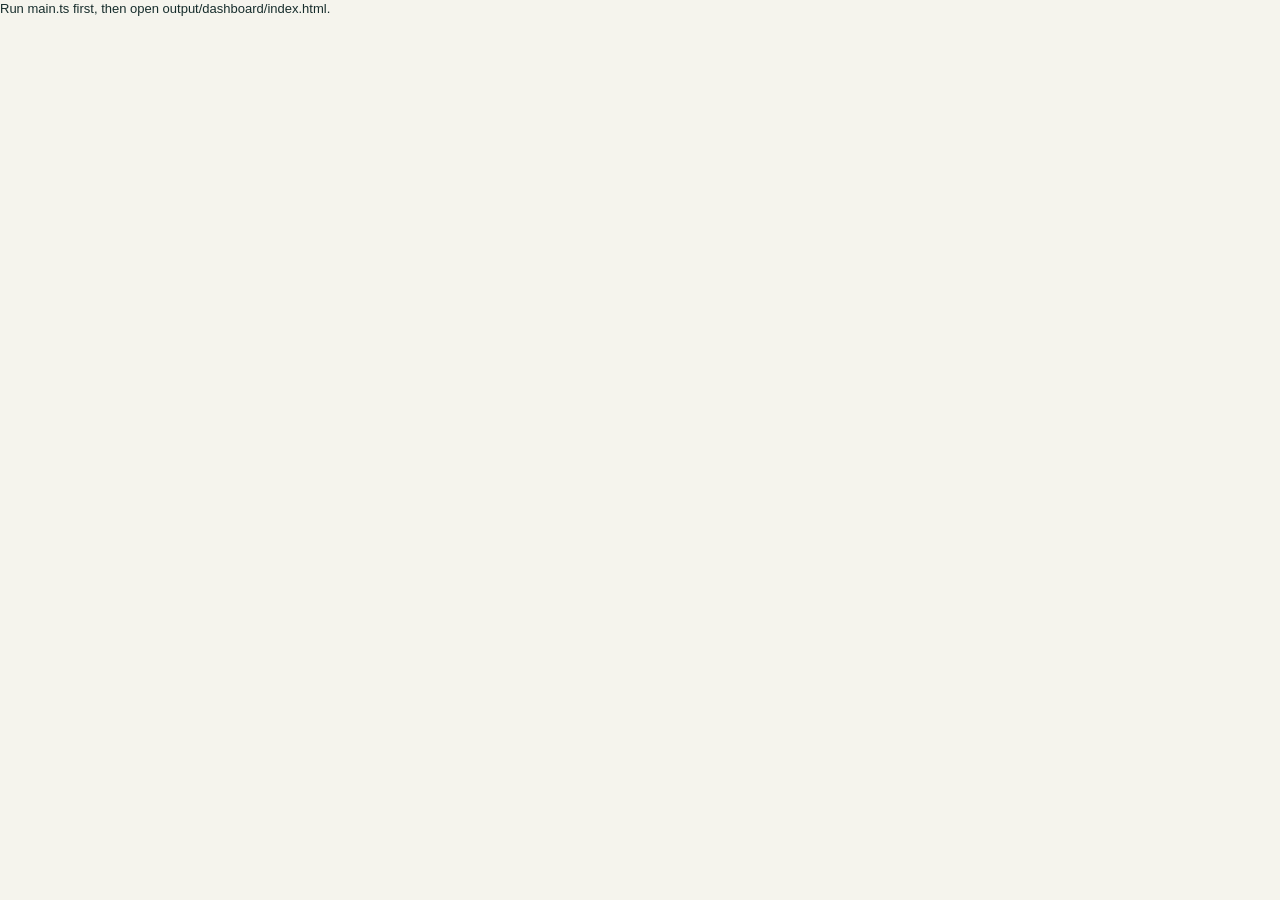
==== dashboard/index.html @ 7c76c51c "Build ORBIT offline token opportunity research desk" ====
<!doctype html>
<html lang="en">
<head>
  <meta charset="utf-8">
  <meta name="viewport" content="width=device-width, initial-scale=1">
  <meta name="color-scheme" content="light">
  <title>ORBIT | Protocol research desk</title>
  <link rel="stylesheet" href="app.css">
  <link rel="stylesheet" href="focus.css">
</head>
<body>
  <header class="topbar">
    <a class="brand" href="#board" aria-label="ORBIT board"><span class="brand-mark">O</span><span>ORBIT</span><small>PROTOCOL RESEARCH DESK</small></a>
    <nav class="primary-nav" aria-label="Primary">
      <button class="nav-button active" data-view="board">Radar</button>
      <button class="nav-button" data-view="model">Model lab</button>
      <button class="nav-button" data-view="universe">Universe</button>
    </nav>
    <div class="asof"><span class="live-dot"></span><span>FROZEN SNAPSHOT</span><b id="asof-date">2026-11-14</b></div>
  </header>

  <main>
    <section class="metric-strip" aria-label="Snapshot summary">
      <div class="metric"><strong id="watch-count">40/40</strong><span>watchlist ranked</span><small>Official pre-token floor, fully covered</small></div>
      <div class="metric"><strong id="rank-count">—</strong><span>ranked, no token recorded</span><small id="rank-sub">Computing snapshot coverage</small></div>
      <div class="metric"><strong id="trade-count">—</strong><span>traded comparables</span><small id="trade-sub">Used to fit conditional value curve</small></div>
      <div class="metric"><strong id="excluded-count">—</strong><span>set aside</span><small>Versioned and product-category controls</small></div>
      <div class="metric metric-model"><strong><span class="accent-text" id="elasticity">0.49</span><span class="metric-times">×</span></strong><span>TVL elasticity</span><small>Robust fit · grouped cross-validation</small></div>
    </section>

    <section class="method-band" aria-label="Research method">
      <div class="method-copy">
        <span class="eyebrow">THE QUESTION</span>
        <h1>What might a token be worth?</h1>
        <p>A conditional market-cap estimate if a protocol launched with its current record. Not a launch forecast, allocation promise, or expected return.</p>
        <div class="formula-line"><span class="label-chip">VALUE CURVE</span><code id="formula">exp(16.5371 + 0.4928 × ln(TVL / $100M))</code></div>
      </div>
      <div class="chart-panel">
        <div class="chart-head"><div><span class="eyebrow">TRADED ANCHORS</span><strong>Market cap vs. TVL</strong></div><span class="chart-legend"><i></i>observed <b></b> fitted curve</span></div>
        <canvas id="model-chart" width="760" height="260" aria-label="Market cap versus total value locked and fitted value curve"></canvas>
        <div class="axis-foot"><span id="fit-sample">119 unique token comparables · CEX excluded</span><span>USD · log scale</span></div>
      </div>
      <div class="evidence-panel">
        <span class="eyebrow">OUT-OF-FOLD · FIVE GROUPED SPLITS</span>
        <div class="evidence-row"><span>Median factor error</span><strong id="cv-error">3.50×</strong></div>
        <div class="evidence-row"><span>Within 3× observed cap</span><strong id="cv-within">45%</strong></div>
        <div class="evidence-row"><span>Spearman · prediction / cap</span><strong id="cv-rank">0.41</strong></div>
        <div class="evidence-rule"></div>
        <div class="evidence-row baseline"><span>Starter baseline factor error</span><strong id="baseline-error">5.24×</strong></div>
        <p class="evidence-note" id="recent-note">Recent tracked cohort is small; see Model lab.</p>
        <button class="text-button" data-view="model">Inspect assumptions <span aria-hidden="true">→</span></button>
      </div>
    </section>

    <section class="controls" id="controls">
      <div class="tab-group" role="group" aria-label="Protocol status">
        <button class="seg active" data-status="Ranked">Pre-token <span id="pre-tab-count">195</span></button>
        <button class="seg" data-status="Traded">Traded <span id="traded-tab-count">402</span></button>
        <button class="seg" data-status="Set aside">Set aside <span id="aside-tab-count">161</span></button>
      </div>
      <label class="search-box"><span aria-hidden="true">⌕</span><input id="search" type="search" placeholder="Search protocol, chain, category" autocomplete="off"></label>
      <label class="select-wrap"><span class="sr-only">Category</span><select id="category-filter"><option value="">All categories</option></select></label>
      <label class="select-wrap"><span class="sr-only">Chain</span><select id="chain-filter"><option value="">All chains</option></select></label>
      <div class="quick-filters" role="group" aria-label="Quick filters">
        <button class="filter-chip" data-quick="watch">Watchlist <span id="watch-filter-count">40</span></button>
        <button class="filter-chip" data-quick="worth">Worth farming <span id="worth-count">—</span></button>
        <button class="filter-chip" data-quick="pilot">Pilot</button>
      </div>
      <span class="results-count" id="result-count">195 of 195</span>
    </section>

    <section class="board-layout" id="board-view">
      <div class="table-wrap">
        <table>
          <thead><tr>
            <th class="rank-col"><button data-sort="rank"># <span>↕</span></button></th>
            <th class="protocol-col"><button data-sort="name">Protocol <span>↕</span></button></th>
            <th><button data-sort="implied_value_usd">Implied value <span>↕</span></button></th>
            <th class="band-col">P10 — P90</th>
            <th><button data-sort="tvl_usd">TVL <span>↕</span></button></th>
            <th><button data-sort="change_7d">7D Δ <span>↕</span></button></th>
            <th class="age-col">Tracked</th>
            <th class="net-col">Net / scenario</th>
            <th>Farm</th>
          </tr></thead>
          <tbody id="protocol-rows"></tbody>
        </table>
        <div class="empty-state" id="empty-state" hidden>No protocols match the current filters.</div>
      </div>
      <aside class="detail-panel" id="detail-panel" aria-live="polite">
        <div class="detail-empty"><span class="detail-icon">↗</span><span class="eyebrow">PROTOCOL BRIEF</span><h2>Select a protocol</h2><p>Review its implied value, snapshot evidence, downside range, scenario economics and a concrete interaction plan.</p></div>
      </aside>
    </section>

    <section class="research-view" id="model-view" hidden>
      <div class="section-head"><div><span class="eyebrow">MODEL LAB · ORBIT 1.0</span><h2>A market-cap curve, not a launch oracle.</h2><p>One robust, Huber-fitted log-size regression, trained on unique positive-cap comparables. Growth and tracking age remain visible context; the cross-section does not support reliable launch-probability coefficients.</p></div><div class="model-badge">CONDITIONAL VALUE<br><b>NOT LAUNCH ODDS</b></div></div>
      <div class="research-grid">
        <article class="research-block"><span class="eyebrow">FIT</span><h3 id="lab-equation">ln(cap) = α + β ln(TVL / $100M)</h3><div class="coefficient-row"><span>Intercept, α</span><b id="fit-alpha">—</b></div><div class="coefficient-row"><span>TVL elasticity, β</span><b id="fit-beta">—</b></div><div class="coefficient-row"><span>Comparable count</span><b id="fit-n">—</b></div><div class="coefficient-row"><span>Residual band · P10 / P90</span><b id="fit-band">—</b></div><p class="fine-print">Cross-fitted residual percentiles describe dispersion among traded tokens; they are not a confidence interval for a future token.</p></article>
        <article class="research-block"><span class="eyebrow">GROUPED VALIDATION</span><h3>Five deterministic identity folds</h3><div class="metric-big"><b id="lab-error">—</b><span>median multiplicative error</span></div><div class="validation-bars"><div><span>Orbit 1.0</span><div class="bar-track"><i id="orbit-bar"></i></div><b id="orbit-bar-label">—</b></div><div><span>Starter</span><div class="bar-track"><i id="starter-bar"></i></div><b id="starter-bar-label">—</b></div></div><div class="coefficient-row"><span>Within 3×</span><b id="lab-within">—</b></div><div class="coefficient-row"><span>Spearman rank</span><b id="lab-rank">—</b></div><p class="fine-print">The snapshot contains 119 non-CEX positive-cap comparables. Grouped folds prevent identity overlap; this is cross-sectional validation, not a future-launch backtest.</p></article>
        <article class="research-block"><span class="eyebrow">NEWER TRACKING COHORT</span><h3 id="cohort-title">Tracked since 2026-01-01</h3><div class="metric-big"><b id="cohort-n">—</b><span>positive-cap tokens · held out</span></div><div class="cohort-stats"><div><b id="cohort-error">—</b><span>median factor error</span></div><div><b id="cohort-within">—</b><span>within 3×</span></div><div><b id="cohort-rank">—</b><span>rank correlation</span></div></div><p class="fine-print">Only comparables with a listed_at date in this cohort qualify. Small samples produce unstable estimates; tracking start is not token-launch date.</p></article>
        <article class="research-block wide"><span class="eyebrow">WHAT THE SNAPSHOT CAN AND CANNOT SAY</span><h3>Evidence before inference</h3><div class="limits-grid"><div><b>Observed</b><p>TVL, seven-day TVL change, DefiLlama tracking date, market-cap record, category and chain labels at one frozen date.</p></div><div><b>Not observed</b><p>Fees, revenue, holders, wallets, tokenomics, allocation, user growth, launch intent, exploit history or historical market cap.</p></div><div><b>Selection effect</b><p>Market-cap comparables are survivors with a token record. Their distribution is not a launch probability for protocols without one.</p></div><div><b>Missing values</b><p>Missing tracking dates display unknown and use 365d for seasoning. Null seven-day change uses a neutral growth adjustment.</p></div></div></article>
      </div>
    </section>

    <section class="research-view" id="universe-view" hidden>
      <div class="section-head"><div><span class="eyebrow">SNAPSHOT AUDIT</span><h2>Every protocol has a place.</h2><p>All 758 rows remain discoverable. The official 40-protocol watchlist is authoritative; outside it, token-bearing products, versions, exchanges and bridge/staking derivatives are not ranked as independent launches.</p></div><div class="model-badge">SOURCE<br><b>DEFILLAMA · 2026-11-14</b></div></div>
      <div class="audit-summary" id="audit-summary"></div>
      <div class="table-wrap audit-table"><table><thead><tr><th>Protocol</th><th>Category</th><th>Chain</th><th>TVL</th><th>Status</th><th>Decision</th></tr></thead><tbody id="universe-rows"></tbody></table></div>
    </section>
  </main>

  <footer><span>ORBIT · CONDITIONAL TOKEN VALUE RESEARCH</span><span>Frozen source snapshot · No RPC · No launch or reward guarantee</span></footer>
  <script src="../data.js"></script>
  <script src="engine.js"></script>
  <script src="app.js"></script>
</body>
</html>
---- dashboard/app.css ----
:root{--ink:#172d2c;--green:#176850;--mint:#e0eee5;--paper:#f5f4ed;--surface:#fffef9;--muted:#75807a;--line:#dcdfd5;--orange:#bd612f;--red:#a9534e;--mono:ui-monospace,SFMono-Regular,Consolas,monospace}*{box-sizing:border-box}body{margin:0;background:var(--paper);color:var(--ink);font:13px/1.45 -apple-system,BlinkMacSystemFont,"Segoe UI",sans-serif}button,input,select{font:inherit;color:inherit}button,a,input,select{outline-offset:4px}button{cursor:pointer}button{border:0;background:none}a{color:inherit}button:hover{color:var(--green)}[hidden]{display:none!important}.topbar{height:68px;background:var(--ink);color:#f6f4e9;display:flex;align-items:center;gap:50px;padding:0 30px}.brand{display:flex;align-items:center;gap:10px;text-decoration:none;font-size:22px;letter-spacing:3px;font-weight:700}.brand-mark{display:inline-flex;align-items:center;justify-content:center;border:1px solid #b4cfb8;border-radius:50%;height:33px;width:33px;transform:rotate(-25deg);color:#c6dab9}.brand small{font-size:9px;letter-spacing:1px;font-weight:500;width:110px;margin-left:4px;line-height:1.5;color:#b5c4ba}.primary-nav{display:flex;align-self:stretch;gap:24px}.nav-button{padding:0 3px;color:#aebeb4;border-bottom:3px solid transparent;font-size:13px}.nav-button:hover{color:#fff}.nav-button.active{color:#fff;border-color:#c7dbaf}.asof{margin-left:auto;display:flex;align-items:center;gap:10px;font-size:9px;letter-spacing:1px;color:#afc0b5}.asof b{font:11px var(--mono);letter-spacing:0;color:#ececdd}.live-dot{height:6px;width:6px;background:#bfd9b0;border-radius:50%}main{padding:0 28px}.metric-strip{display:grid;grid-template-columns:repeat(5,1fr);border-bottom:1px solid var(--line);padding:22px 0 21px}.metric{padding:0 25px;border-right:1px solid var(--line);display:flex;flex-direction:column}.metric:first-child{padding-left:0}.metric:last-child{border:0}.metric strong{font:600 29px/1.1 var(--mono);letter-spacing:-1.6px;margin-bottom:5px}.metric span{font-size:12px;font-weight:600}.metric small{font-size:10px;color:var(--muted);margin-top:4px}.metric-model{padding-left:35px}.metric .metric-times{font-size:24px;margin-left:3px;color:#8ca192}.accent-text{color:var(--green)}.method-band{display:grid;grid-template-columns:1fr 1.2fr .85fr;gap:24px;padding:24px 0;border-bottom:1px solid var(--line)}.eyebrow{display:block;font:9px/1.4 var(--mono);letter-spacing:1.5px;color:var(--muted)}h1{font-size:25px;line-height:1.18;font-weight:550;letter-spacing:-.9px;margin:10px 0 11px;max-width:350px}p{margin:8px 0;color:#66736c;font-size:12px;line-height:1.6}.method-copy>p{max-width:360px}.formula-line{margin-top:20px}.label-chip{display:inline-block;font:8px var(--mono);padding:4px 5px;letter-spacing:.5px;border:1px solid #bdd3c3;color:var(--green);margin-bottom:8px}code{display:block;font:10px/1.65 var(--mono);color:var(--ink);max-width:350px}.chart-panel{padding:0 22px;border-left:1px solid var(--line);border-right:1px solid var(--line)}.chart-head{display:flex;justify-content:space-between;gap:12px;align-items:center}.chart-head strong{display:block;font-size:12px;margin-top:5px;font-weight:550}.chart-legend{font-size:8px;color:var(--muted);white-space:nowrap}.chart-legend i{display:inline-block;width:5px;height:5px;background:#9eaaa3;border-radius:50%;margin-right:4px}.chart-legend b{display:inline-block;width:12px;height:2px;background:var(--green);vertical-align:middle;margin:0 4px 0 7px}canvas{width:100%;height:145px;display:block;margin-top:9px}.axis-foot{display:flex;justify-content:space-between;gap:6px;color:var(--muted);font-size:8px;margin-top:4px}.evidence-panel{padding:0 0 0 0}.evidence-panel>.eyebrow{margin-bottom:10px}.evidence-row{display:flex;align-items:baseline;justify-content:space-between;gap:8px;padding:3px 0;font-size:11px}.evidence-row strong{font:600 15px var(--mono);color:var(--green)}.evidence-rule{border-top:1px solid var(--line);margin:7px 0}.baseline{color:var(--muted);font-size:10px}.baseline strong{font-size:12px;color:#8b938b}.evidence-note{font-size:9px;line-height:1.5;margin:7px 0}.text-button{padding:0;color:var(--green);font-size:10px;font-weight:600}.text-button span{margin-left:6px}.controls{display:flex;gap:8px;align-items:center;padding:18px 0 13px;flex-wrap:wrap}.tab-group{display:flex;border:1px solid var(--line);border-radius:4px;overflow:hidden;background:var(--surface)}.seg{padding:7px 10px;font-size:10px;color:var(--muted);white-space:nowrap}.seg span{margin-left:5px;font:9px var(--mono)}.seg.active{background:var(--ink);color:#fff}.search-box{display:flex;align-items:center;gap:6px;border:1px solid var(--line);border-radius:4px;background:var(--surface);height:31px;padding:0 9px;flex:1;min-width:180px;max-width:300px}.search-box>span{font-size:22px;color:#7e9185}.search-box input{border:0;background:none;width:100%;font-size:10px;outline:none}.select-wrap select{border:1px solid var(--line);border-radius:4px;background:var(--surface);height:31px;padding:0 7px;font-size:10px;max-width:147px}.quick-filters{display:flex;gap:5px}.filter-chip{border:1px solid var(--line);border-radius:20px;font-size:9px;padding:6px 9px;background:var(--surface);white-space:nowrap}.filter-chip span{margin-left:5px;color:var(--muted)}.filter-chip.active{background:var(--mint);border-color:#8cae96;color:var(--green)}.results-count{margin-left:auto;font:9px var(--mono);color:var(--muted);white-space:nowrap}.board-layout{display:grid;grid-template-columns:minmax(0,1fr) 298px;gap:20px;align-items:start}.table-wrap{overflow:auto;max-height:calc(100vh - 470px);min-height:260px;border-top:2px solid var(--ink);background:var(--surface)}table{width:100%;border-collapse:collapse;text-align:left;font-size:11px;white-space:nowrap}thead{position:sticky;top:0;z-index:2;background:#edeee5}th{font:8px var(--mono);text-transform:uppercase;letter-spacing:.45px;color:#62746b;border-bottom:1px solid var(--line);padding:11px 8px;text-align:right}th button{font:inherit;letter-spacing:inherit;padding:0;text-transform:inherit;white-space:nowrap}th button span{font-size:8px;margin-left:5px;color:#789081}th:first-child,th:nth-child(2){text-align:left}td{padding:10px 8px;border-bottom:1px solid #e7e8df;text-align:right;vertical-align:middle;font:10px var(--mono)}td:first-child,td:nth-child(2){text-align:left}tbody tr:hover{background:#f0f4eb}tbody tr{cursor:pointer}.rank-col{width:36px}.protocol-col{min-width:195px}.protocol-name{font:600 11px -apple-system,BlinkMacSystemFont,"Segoe UI",sans-serif;color:var(--ink);line-height:1.5}.protocol-sub{font:9px -apple-system,BlinkMacSystemFont,"Segoe UI",sans-serif;color:#8b938a;margin-top:2px;max-width:200px;overflow:hidden;text-overflow:ellipsis}.tiny-tag{font:7px var(--mono);padding:2px 3px;margin-left:5px;border:1px solid #c1d4c3;color:var(--green);font-weight:400;vertical-align:middle;border-radius:2px}.tiny-tag.early{color:#918473;border-color:#d9d3c4}.value{color:var(--green);font-size:11px;font-weight:650}.band{font-size:8px;color:#91a293;white-space:nowrap}.positive{color:var(--green)}.negative{color:var(--red)}.neutral{color:#8a938b}.pill{display:inline-block;font:8px -apple-system,BlinkMacSystemFont,"Segoe UI",sans-serif;padding:3px 6px;border-radius:3px}.pill.Pilot{background:#dcebdc;color:#306c47}.pill.Observe{background:#eee9ce;color:#84702d}.pill.Skip{background:#eee2dd;color:#a06353}.selected{background:#eaf1e7!important}.row-arrow{font-size:8px;color:#8ca08b;margin-left:5px}.detail-panel{border-top:2px solid var(--ink);background:#edeee3;padding:18px 17px;min-height:315px;max-height:calc(100vh - 470px);overflow:auto}.detail-empty{padding:22px 5px}.detail-icon{font:34px var(--mono);display:block;color:#839983;margin-bottom:20px}.detail-empty h2{font-size:21px;margin:8px 0}.detail-empty p{font-size:11px}.detail-top{display:flex;justify-content:space-between;align-items:center}.detail-panel h2{font-size:21px;line-height:1.25;letter-spacing:-.5px;margin:12px 0 5px}.detail-meta{font-size:10px;color:#6e7b6e;margin-bottom:15px}.detail-value{font:600 30px/1.2 var(--mono);color:var(--green);letter-spacing:-1px}.detail-band{font:9px var(--mono);color:#8a9685;margin-top:5px}.detail-block{padding:14px 0;border-bottom:1px solid #d3d9ca}.detail-block h3{font-size:11px;font-weight:650;margin:0 0 8px}.fact-line{display:flex;justify-content:space-between;gap:8px;font-size:10px;margin:5px 0}.fact-line span{color:#77826f}.fact-line b{font:10px var(--mono);font-weight:500}.detail-plan{counter-reset:step;padding:0;margin:10px 0;list-style:none}.detail-plan li{counter-increment:step;font-size:10px;line-height:1.55;color:#5f6e5e;padding:0 0 12px 23px;position:relative}.detail-plan li:before{content:counter(step);position:absolute;left:0;top:0;font:9px var(--mono);color:var(--green);border:1px solid #b6c8ad;border-radius:50%;height:16px;width:16px;text-align:center;line-height:15px}.scenario-grid{display:grid;grid-template-columns:1fr 1fr;gap:10px}.scenario-grid label{font-size:9px;color:#73816d}.scenario-grid input{width:100%;margin-top:4px;padding:6px;border:1px solid #cbd4c1;border-radius:3px;background:#f8faf0;font:11px var(--mono)}.fine-print{font-size:9px;line-height:1.55}.detail-full{grid-template-columns:minmax(0,.72fr) minmax(420px,1fr)}.detail-full .detail-panel{max-height:none}.detail-full .table-wrap{max-height:1000px}.detail-full .detail-plan{display:grid;grid-template-columns:1fr 1fr;gap:7px 16px}.detail-full .detail-value{font-size:35px}.detail-full .scenario-grid{grid-template-columns:repeat(3,1fr)}.research-view{padding:20px 0}.section-head{display:flex;justify-content:space-between;gap:40px;padding-bottom:24px;border-bottom:1px solid var(--line)}.section-head h2{font-size:26px;letter-spacing:-.8px;margin:10px 0}.section-head p{max-width:820px}.model-badge{background:var(--mint);border-left:3px solid var(--green);padding:14px 20px;font:9px/1.8 var(--mono);white-space:nowrap;align-self:center}.research-grid{display:grid;grid-template-columns:repeat(3,1fr);gap:20px;margin-top:22px}.research-block{background:var(--surface);padding:22px;border:1px solid var(--line);border-top:2px solid var(--green)}.research-block h3{font-size:15px;line-height:1.4;letter-spacing:-.2px;margin:12px 0 17px}.coefficient-row{display:flex;justify-content:space-between;border-bottom:1px solid #eaebe2;padding:9px 0;font-size:11px}.coefficient-row b{font:12px var(--mono)}.metric-big{display:flex;align-items:baseline;gap:10px;margin:18px 0}.metric-big b{font:600 37px var(--mono);color:var(--green);letter-spacing:-2px}.metric-big span{font-size:10px;color:var(--muted)}.validation-bars>div{display:flex;align-items:center;gap:9px;margin:12px 0;font-size:10px}.bar-track{height:7px;background:#e5e7dc;flex:1;border-radius:8px;overflow:hidden}.bar-track i{height:100%;background:#5e8c67;display:block}.validation-bars>div:nth-child(2) i{background:#c9b09b}.validation-bars b{font:10px var(--mono)}.cohort-stats{display:flex;justify-content:space-between;margin:22px 0}.cohort-stats div{display:flex;flex-direction:column;gap:7px}.cohort-stats b{font:20px var(--mono);color:var(--orange)}.cohort-stats span{font-size:9px;color:var(--muted)}.wide{grid-column:1/-1}.limits-grid{display:grid;grid-template-columns:repeat(4,1fr);gap:25px}.limits-grid b{font-size:11px}.limits-grid p{font-size:10px}.audit-summary{display:flex;gap:20px;padding:20px 0}.audit-summary div{padding:14px 25px;border:1px solid var(--line);background:var(--surface);min-width:160px}.audit-summary b{font:24px var(--mono);display:block}.audit-summary span{font-size:10px;color:var(--muted)}.audit-table{max-height:450px}.audit-table th,.audit-table td{text-align:left}.audit-table td{font-size:10px}.empty-state{padding:60px;text-align:center;color:var(--muted)}footer{display:flex;justify-content:space-between;padding:20px 28px;font:8px var(--mono);letter-spacing:.8px;color:#8c968a}.sr-only{position:absolute;width:1px;height:1px;padding:0;margin:-1px;overflow:hidden;clip:rect(0,0,0,0);white-space:nowrap;border:0}.board-tools{display:flex;align-items:center;gap:15px;margin:3px 0 12px;font-size:9px;color:var(--muted)}.board-tools button{font-size:9px;color:var(--green);padding:0}.board-tools span{margin-left:auto}.scenario-notice{padding:9px 12px;background:#e9eadd;font-size:9px;border-left:2px solid #b8bd9f;margin-bottom:12px}.detail-full .age-col,.detail-full .net-col,.detail-full .band-col{display:none}.detail-full td:nth-child(4),.detail-full td:nth-child(7),.detail-full td:nth-child(8){display:none}@media(min-width:1500px){main{max-width:1600px;margin:auto}}@media(max-width:1150px){.topbar{gap:30px}.brand small{display:none}.method-band{grid-template-columns:1fr 1fr}.evidence-panel{grid-column:1/-1;display:flex;align-items:center;gap:16px}.evidence-panel>.eyebrow{max-width:120px}.evidence-row{gap:8px}.evidence-note,.evidence-rule{display:none}.board-layout{grid-template-columns:minmax(0,1fr) 270px}.band-col,.age-col{display:none}td:nth-child(4),td:nth-child(7){display:none}.table-wrap,.detail-panel{max-height:550px}.detail-full{grid-template-columns:1fr}.detail-full .detail-panel{order:-1}.research-grid{grid-template-columns:1fr 1fr}.research-block:nth-child(3){grid-column:1/-1}}@media(max-width:760px){.topbar{padding:0 16px;height:58px;gap:20px}.brand{font-size:18px}.brand-mark{width:27px;height:27px}.primary-nav{gap:12px}.nav-button{font-size:11px}.asof{display:none}main{padding:0 14px}.metric-strip{grid-template-columns:repeat(3,1fr);gap:15px}.metric{padding:0 10px}.metric strong{font-size:22px}.metric span{font-size:10px}.metric small{display:none}.metric:nth-child(4),.metric:nth-child(5){display:none}.method-band{grid-template-columns:1fr;gap:20px}.method-copy>p{max-width:none}h1{max-width:none}.chart-panel{border:0;padding:0}.evidence-panel{display:block}.evidence-panel>.eyebrow{max-width:none}.evidence-row{max-width:300px}.method-band{padding:20px 0}.board-layout{grid-template-columns:1fr}.detail-panel{order:-1;min-height:0}.detail-empty{display:none}.detail-panel:has(.detail-empty){display:none}.detail-full .detail-plan{display:block}.controls{gap:7px}.search-box{max-width:none;min-width:150px}.results-count{margin-left:0}.table-wrap{max-height:550px}.research-grid,.limits-grid{grid-template-columns:1fr}.research-block:nth-child(3){grid-column:auto}.section-head{display:block}.model-badge{display:inline-block}.audit-summary{overflow:auto;gap:8px}.audit-summary div{min-width:130px;padding:10px}footer{padding:20px 14px;font-size:7px;gap:20px}.scenario-grid{grid-template-columns:1fr 1fr!important}.chart-legend{font-size:8px}}
---- dashboard/focus.css ----
/* Expanded protocol view prioritizes the value build and actual interaction plan. */
.focus-detail .method-band{display:none}
.focus-detail .metric-strip{padding:14px 0}
.focus-detail .controls{margin-top:14px}
.focus-detail .detail-full{grid-template-columns:minmax(0,.6fr) minmax(600px,1fr)}
.focus-detail .detail-panel{display:grid;grid-template-columns:1fr 1fr;gap:0 20px;padding:14px 18px}
.focus-detail .detail-top,.focus-detail .detail-panel h2,.focus-detail .detail-meta,.focus-detail .detail-value,.focus-detail .detail-band{grid-column:1/-1}
.focus-detail .detail-panel h2{margin:5px 0;font-size:22px}
.focus-detail .detail-value{font-size:29px;margin:9px 0 0}
.focus-detail .detail-block{padding:10px 0}
.focus-detail .detail-block:has(.detail-plan),.focus-detail .detail-block:last-child{grid-column:1/-1}
.focus-detail .detail-full .scenario-grid{grid-template-columns:repeat(3,1fr);gap:6px}
.focus-detail .scenario-grid input{padding:4px}
.focus-detail .detail-plan{margin:6px 0 0;gap:0 16px}
.focus-detail .detail-plan li{padding-bottom:9px}
@media(max-width:1050px){.focus-detail .detail-full{grid-template-columns:1fr}.focus-detail .detail-panel{order:-1}}
@media(max-width:600px){.focus-detail .detail-panel{display:block}}
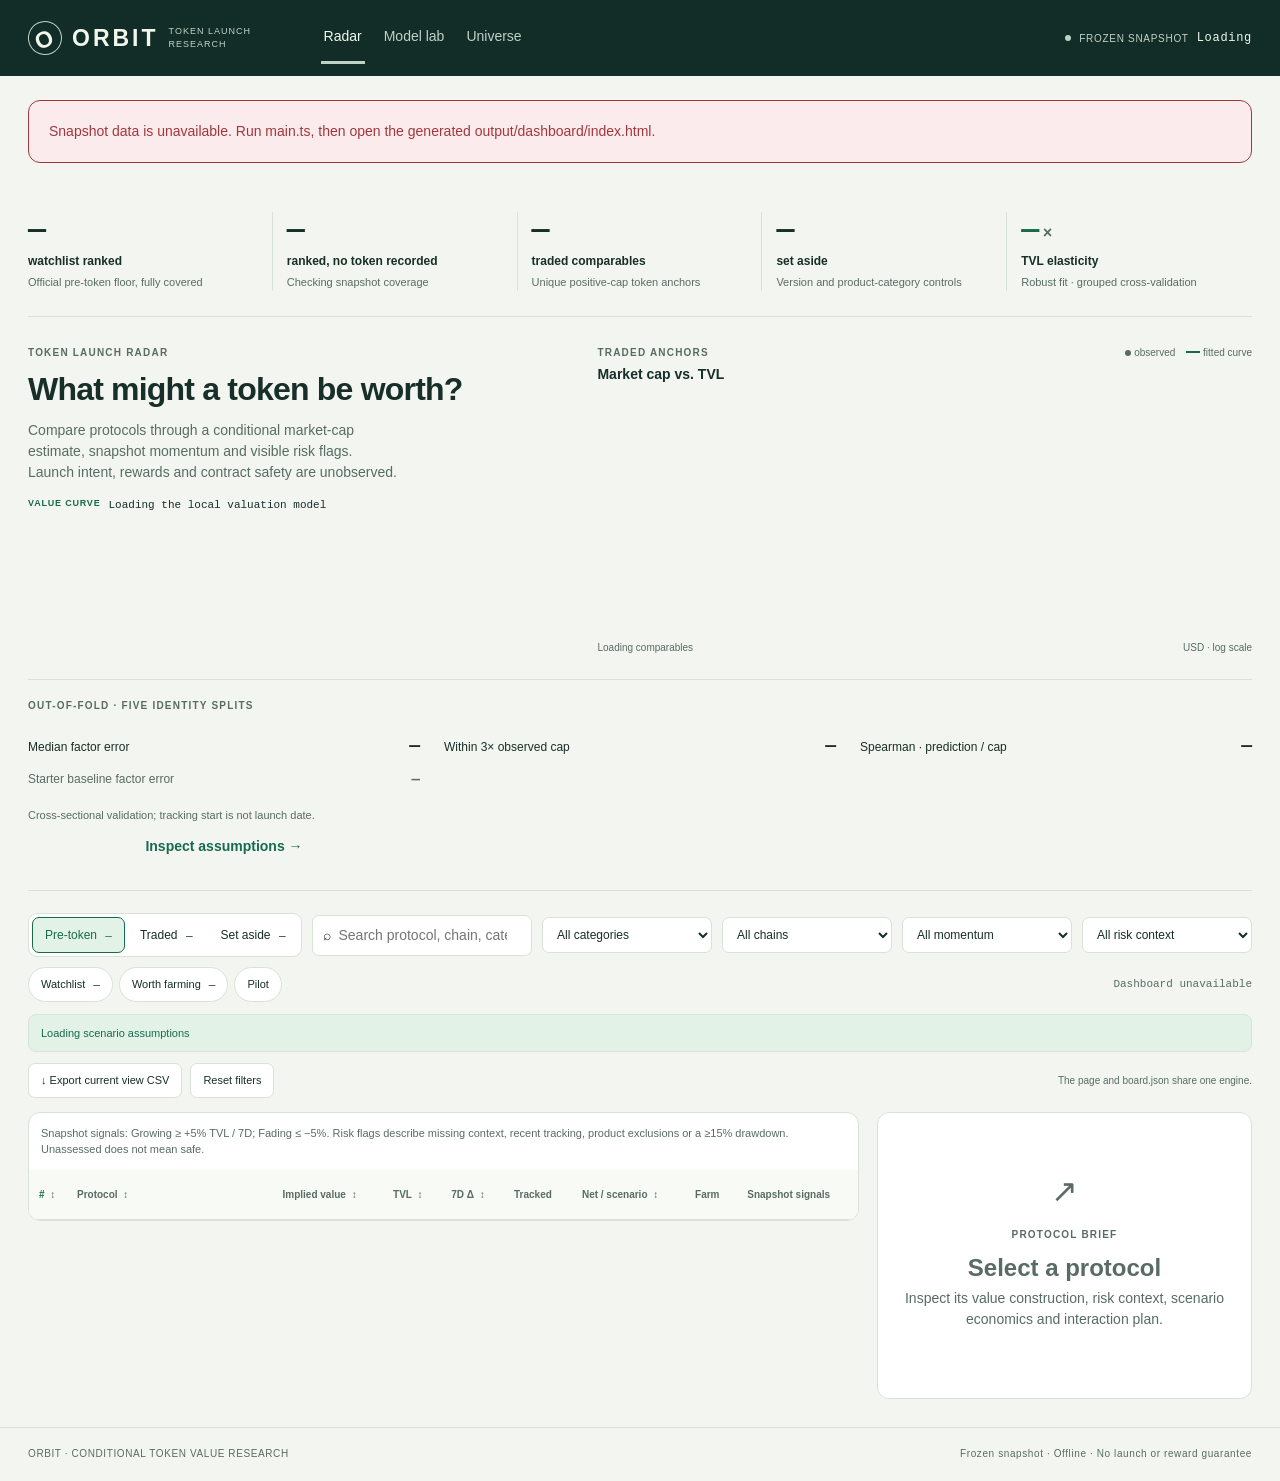
==== commit 1d5a334c: "Rebuild responsive token radar and expand engine coverage" ====
--- a/dashboard/index.html
+++ b/dashboard/index.html
@@ -3,115 +3,234 @@
 <head>
   <meta charset="utf-8">
   <meta name="viewport" content="width=device-width, initial-scale=1">
-  <meta name="color-scheme" content="light">
-  <title>ORBIT | Protocol research desk</title>
+  <meta name="color-scheme" content="light dark">
+  <meta name="description" content="ORBIT is an offline token launch research radar with transparent conditional valuations and snapshot signals.">
+  <title>ORBIT | Token launch radar</title>
   <link rel="stylesheet" href="app.css">
   <link rel="stylesheet" href="focus.css">
+  <script defer src="../data.js"></script>
+  <script defer src="engine.js"></script>
+  <script defer src="app.js"></script>
 </head>
 <body>
+  <a class="skip-link" href="#main-content">Skip to dashboard</a>
   <header class="topbar">
-    <a class="brand" href="#board" aria-label="ORBIT board"><span class="brand-mark">O</span><span>ORBIT</span><small>PROTOCOL RESEARCH DESK</small></a>
-    <nav class="primary-nav" aria-label="Primary">
-      <button class="nav-button active" data-view="board">Radar</button>
-      <button class="nav-button" data-view="model">Model lab</button>
-      <button class="nav-button" data-view="universe">Universe</button>
+    <a class="brand" href="#board" aria-label="ORBIT radar home">
+      <span class="brand-mark" aria-hidden="true">O</span>
+      <span>ORBIT</span>
+      <small>TOKEN LAUNCH RESEARCH</small>
+    </a>
+    <nav class="primary-nav" aria-label="Dashboard views">
+      <button type="button" class="nav-button active" data-view="board" aria-controls="board-view" aria-pressed="true">Radar</button>
+      <button type="button" class="nav-button" data-view="model" aria-controls="model-view" aria-pressed="false">Model lab</button>
+      <button type="button" class="nav-button" data-view="universe" aria-controls="universe-view" aria-pressed="false">Universe</button>
     </nav>
-    <div class="asof"><span class="live-dot"></span><span>FROZEN SNAPSHOT</span><b id="asof-date">2026-11-14</b></div>
+    <div class="asof">
+      <span class="live-dot" aria-hidden="true"></span>
+      <span>FROZEN SNAPSHOT</span>
+      <b id="asof-date">Loading</b>
+    </div>
   </header>
 
-  <main>
+  <main id="main-content" tabindex="-1">
+    <noscript><p class="app-error">Enable JavaScript to explore the local snapshot. No network connection is required.</p></noscript>
+    <div id="app-error" class="app-error" role="alert" hidden></div>
+
     <section class="metric-strip" aria-label="Snapshot summary">
-      <div class="metric"><strong id="watch-count">40/40</strong><span>watchlist ranked</span><small>Official pre-token floor, fully covered</small></div>
-      <div class="metric"><strong id="rank-count">—</strong><span>ranked, no token recorded</span><small id="rank-sub">Computing snapshot coverage</small></div>
-      <div class="metric"><strong id="trade-count">—</strong><span>traded comparables</span><small id="trade-sub">Used to fit conditional value curve</small></div>
-      <div class="metric"><strong id="excluded-count">—</strong><span>set aside</span><small>Versioned and product-category controls</small></div>
-      <div class="metric metric-model"><strong><span class="accent-text" id="elasticity">0.49</span><span class="metric-times">×</span></strong><span>TVL elasticity</span><small>Robust fit · grouped cross-validation</small></div>
-    </section>
-
-    <section class="method-band" aria-label="Research method">
+      <div class="metric">
+        <strong id="watch-count">—</strong>
+        <span>watchlist ranked</span>
+        <small>Official pre-token floor, fully covered</small>
+      </div>
+      <div class="metric">
+        <strong id="rank-count">—</strong>
+        <span>ranked, no token recorded</span>
+        <small id="rank-sub">Checking snapshot coverage</small>
+      </div>
+      <div class="metric">
+        <strong id="trade-count">—</strong>
+        <span>traded comparables</span>
+        <small id="trade-sub">Unique positive-cap token anchors</small>
+      </div>
+      <div class="metric">
+        <strong id="excluded-count">—</strong>
+        <span>set aside</span>
+        <small>Version and product-category controls</small>
+      </div>
+      <div class="metric metric-model">
+        <strong><span class="accent-text" id="elasticity">—</span><span class="metric-times">×</span></strong>
+        <span>TVL elasticity</span>
+        <small>Robust fit · grouped cross-validation</small>
+      </div>
+    </section>
+
+    <section class="method-band" aria-labelledby="radar-title">
       <div class="method-copy">
-        <span class="eyebrow">THE QUESTION</span>
-        <h1>What might a token be worth?</h1>
-        <p>A conditional market-cap estimate if a protocol launched with its current record. Not a launch forecast, allocation promise, or expected return.</p>
-        <div class="formula-line"><span class="label-chip">VALUE CURVE</span><code id="formula">exp(16.5371 + 0.4928 × ln(TVL / $100M))</code></div>
-      </div>
-      <div class="chart-panel">
-        <div class="chart-head"><div><span class="eyebrow">TRADED ANCHORS</span><strong>Market cap vs. TVL</strong></div><span class="chart-legend"><i></i>observed <b></b> fitted curve</span></div>
-        <canvas id="model-chart" width="760" height="260" aria-label="Market cap versus total value locked and fitted value curve"></canvas>
-        <div class="axis-foot"><span id="fit-sample">119 unique token comparables · CEX excluded</span><span>USD · log scale</span></div>
-      </div>
+        <span class="eyebrow">TOKEN LAUNCH RADAR</span>
+        <h1 id="radar-title">What might a token be worth?</h1>
+        <p>Compare protocols through a conditional market-cap estimate, snapshot momentum and visible risk flags. Launch intent, rewards and contract safety are unobserved.</p>
+        <div class="formula-line">
+          <span class="label-chip">VALUE CURVE</span>
+          <code id="formula">Loading the local valuation model</code>
+        </div>
+      </div>
+      <figure class="chart-panel" style="margin:0" aria-labelledby="chart-title">
+        <figcaption class="chart-head">
+          <div><span class="eyebrow">TRADED ANCHORS</span><strong id="chart-title">Market cap vs. TVL</strong></div>
+          <span class="chart-legend"><i aria-hidden="true"></i>observed <b aria-hidden="true"></b>fitted curve</span>
+        </figcaption>
+        <canvas id="model-chart" width="760" height="280" role="img" aria-label="Observed market caps versus TVL, fitted curve and cross-fitted residual band, on logarithmic axes" aria-describedby="fit-sample">
+          Market-cap and TVL data are also available in the Universe table. Model coefficients and validation metrics appear in Model lab.
+        </canvas>
+        <div class="axis-foot"><span id="fit-sample">Loading comparables</span><span>USD · log scale</span></div>
+      </figure>
       <div class="evidence-panel">
-        <span class="eyebrow">OUT-OF-FOLD · FIVE GROUPED SPLITS</span>
-        <div class="evidence-row"><span>Median factor error</span><strong id="cv-error">3.50×</strong></div>
-        <div class="evidence-row"><span>Within 3× observed cap</span><strong id="cv-within">45%</strong></div>
-        <div class="evidence-row"><span>Spearman · prediction / cap</span><strong id="cv-rank">0.41</strong></div>
-        <div class="evidence-rule"></div>
-        <div class="evidence-row baseline"><span>Starter baseline factor error</span><strong id="baseline-error">5.24×</strong></div>
-        <p class="evidence-note" id="recent-note">Recent tracked cohort is small; see Model lab.</p>
-        <button class="text-button" data-view="model">Inspect assumptions <span aria-hidden="true">→</span></button>
-      </div>
-    </section>
-
-    <section class="controls" id="controls">
+        <span class="eyebrow">OUT-OF-FOLD · FIVE IDENTITY SPLITS</span>
+        <div class="evidence-row"><span>Median factor error</span><strong id="cv-error">—</strong></div>
+        <div class="evidence-row"><span>Within 3× observed cap</span><strong id="cv-within">—</strong></div>
+        <div class="evidence-row"><span>Spearman · prediction / cap</span><strong id="cv-rank">—</strong></div>
+        <div class="evidence-rule" aria-hidden="true"></div>
+        <div class="evidence-row baseline"><span>Starter baseline factor error</span><strong id="baseline-error">—</strong></div>
+        <p class="evidence-note" id="recent-note">Cross-sectional validation; tracking start is not launch date.</p>
+        <button type="button" class="text-button" data-view="model">Inspect assumptions <span aria-hidden="true">→</span></button>
+      </div>
+    </section>
+
+    <section class="controls" id="controls" aria-label="Filter and sort protocols">
       <div class="tab-group" role="group" aria-label="Protocol status">
-        <button class="seg active" data-status="Ranked">Pre-token <span id="pre-tab-count">195</span></button>
-        <button class="seg" data-status="Traded">Traded <span id="traded-tab-count">402</span></button>
-        <button class="seg" data-status="Set aside">Set aside <span id="aside-tab-count">161</span></button>
-      </div>
-      <label class="search-box"><span aria-hidden="true">⌕</span><input id="search" type="search" placeholder="Search protocol, chain, category" autocomplete="off"></label>
+        <button type="button" class="seg active" data-status="Ranked" aria-pressed="true">Pre-token <span id="pre-tab-count">—</span></button>
+        <button type="button" class="seg" data-status="Traded" aria-pressed="false">Traded <span id="traded-tab-count">—</span></button>
+        <button type="button" class="seg" data-status="Set aside" aria-pressed="false">Set aside <span id="aside-tab-count">—</span></button>
+      </div>
+      <label class="search-box">
+        <span aria-hidden="true">⌕</span><span class="sr-only">Search protocol, chain or category</span>
+        <input id="search" type="search" placeholder="Search protocol, chain, category" autocomplete="off">
+      </label>
       <label class="select-wrap"><span class="sr-only">Category</span><select id="category-filter"><option value="">All categories</option></select></label>
       <label class="select-wrap"><span class="sr-only">Chain</span><select id="chain-filter"><option value="">All chains</option></select></label>
-      <div class="quick-filters" role="group" aria-label="Quick filters">
-        <button class="filter-chip" data-quick="watch">Watchlist <span id="watch-filter-count">40</span></button>
-        <button class="filter-chip" data-quick="worth">Worth farming <span id="worth-count">—</span></button>
-        <button class="filter-chip" data-quick="pilot">Pilot</button>
-      </div>
-      <span class="results-count" id="result-count">195 of 195</span>
-    </section>
-
-    <section class="board-layout" id="board-view">
+      <label class="select-wrap"><span class="sr-only">TVL momentum</span><select id="momentum-filter"><option value="">All momentum</option><option>Growing</option><option>Steady</option><option>Fading</option><option>Unknown</option></select></label>
+      <label class="select-wrap"><span class="sr-only">Snapshot risk context</span><select id="risk-filter"><option value="">All risk context</option><option>Elevated</option><option>Caution</option><option>Unassessed</option></select></label>
+      <div class="quick-filters" role="group" aria-label="Scenario quick filters">
+        <button type="button" class="filter-chip" data-quick="watch" aria-pressed="false">Watchlist <span id="watch-filter-count">—</span></button>
+        <button type="button" class="filter-chip" data-quick="worth" aria-pressed="false">Worth farming <span id="worth-count">—</span></button>
+        <button type="button" class="filter-chip" data-quick="pilot" aria-pressed="false">Pilot</button>
+      </div>
+      <label class="mobile-sort">Sort by
+        <select id="mobile-sort">
+          <option value="rank:1">Rank</option>
+          <option value="name:1">Name A–Z</option>
+          <option value="name:-1">Name Z–A</option>
+          <option value="implied_value_usd:-1">Value: highest</option>
+          <option value="implied_value_usd:1">Value: lowest</option>
+          <option value="tvl_usd:-1">TVL: highest</option>
+          <option value="tvl_usd:1">TVL: lowest</option>
+          <option value="change_7d:-1">7D change: highest</option>
+          <option value="change_7d:1">7D change: lowest</option>
+          <option value="net:-1">Scenario net: highest</option>
+          <option value="net:1">Scenario net: lowest</option>
+        </select>
+      </label>
+      <span class="results-count" id="result-count" role="status" aria-live="polite">Loading protocols</span>
+    </section>
+
+    <p class="scenario-notice" id="scenario-notice">Loading scenario assumptions</p>
+    <div class="board-tools" id="board-tools">
+      <button type="button" id="csv-export">↓ Export current view CSV</button>
+      <button type="button" id="reset-filters">Reset filters</button>
+      <span id="match-indicator">The page and board.json share one engine.</span>
+    </div>
+
+    <section class="board-layout" id="board-view" aria-label="Token radar and protocol details">
       <div class="table-wrap">
-        <table>
-          <thead><tr>
-            <th class="rank-col"><button data-sort="rank"># <span>↕</span></button></th>
-            <th class="protocol-col"><button data-sort="name">Protocol <span>↕</span></button></th>
-            <th><button data-sort="implied_value_usd">Implied value <span>↕</span></button></th>
-            <th class="band-col">P10 — P90</th>
-            <th><button data-sort="tvl_usd">TVL <span>↕</span></button></th>
-            <th><button data-sort="change_7d">7D Δ <span>↕</span></button></th>
-            <th class="age-col">Tracked</th>
-            <th class="net-col">Net / scenario</th>
-            <th>Farm</th>
-          </tr></thead>
+        <table id="protocol-table" aria-describedby="signal-key">
+          <caption id="signal-key">Snapshot signals: Growing ≥ +5% TVL / 7D; Fading ≤ −5%. Risk flags describe missing context, recent tracking, product exclusions or a ≥15% drawdown. Unassessed does not mean safe.</caption>
+          <thead>
+            <tr>
+              <th scope="col" class="rank-col" aria-sort="ascending"><button type="button" data-sort="rank"># <span aria-hidden="true">↕</span></button></th>
+              <th scope="col" class="protocol-col"><button type="button" data-sort="name">Protocol <span aria-hidden="true">↕</span></button></th>
+              <th scope="col"><button type="button" data-sort="implied_value_usd"><span id="value-label">Implied value</span> <span aria-hidden="true">↕</span></button></th>
+              <th scope="col" class="band-col">P10 — P90</th>
+              <th scope="col"><button type="button" data-sort="tvl_usd">TVL <span aria-hidden="true">↕</span></button></th>
+              <th scope="col"><button type="button" data-sort="change_7d">7D Δ <span aria-hidden="true">↕</span></button></th>
+              <th scope="col" class="age-col">Tracked</th>
+              <th scope="col" class="net-col"><button type="button" data-sort="net">Net / scenario <span aria-hidden="true">↕</span></button></th>
+              <th scope="col">Farm</th>
+              <th scope="col">Snapshot signals</th>
+            </tr>
+          </thead>
           <tbody id="protocol-rows"></tbody>
         </table>
-        <div class="empty-state" id="empty-state" hidden>No protocols match the current filters.</div>
-      </div>
-      <aside class="detail-panel" id="detail-panel" aria-live="polite">
-        <div class="detail-empty"><span class="detail-icon">↗</span><span class="eyebrow">PROTOCOL BRIEF</span><h2>Select a protocol</h2><p>Review its implied value, snapshot evidence, downside range, scenario economics and a concrete interaction plan.</p></div>
+        <p class="empty-state" id="empty-state" hidden>No protocols match these filters. Use Reset filters to see this status again.</p>
+      </div>
+      <aside class="detail-panel" id="detail-panel" aria-label="Protocol details" tabindex="-1">
+        <div class="detail-empty"><span class="detail-icon" aria-hidden="true">↗</span><span class="eyebrow">PROTOCOL BRIEF</span><h2>Select a protocol</h2><p>Inspect its value construction, risk context, scenario economics and interaction plan.</p></div>
       </aside>
     </section>
 
-    <section class="research-view" id="model-view" hidden>
-      <div class="section-head"><div><span class="eyebrow">MODEL LAB · ORBIT 1.0</span><h2>A market-cap curve, not a launch oracle.</h2><p>One robust, Huber-fitted log-size regression, trained on unique positive-cap comparables. Growth and tracking age remain visible context; the cross-section does not support reliable launch-probability coefficients.</p></div><div class="model-badge">CONDITIONAL VALUE<br><b>NOT LAUNCH ODDS</b></div></div>
+    <section class="research-view" id="model-view" aria-labelledby="model-title" hidden>
+      <div class="section-head">
+        <div><span class="eyebrow">MODEL LAB · ORBIT 1.1</span><h2 id="model-title">A transparent conditional value curve.</h2><p>One robust Huber fit of log market cap against log TVL, trained on unique positive-cap comparables. Growth and tracking age are visible heuristics. The snapshot supplies no measured launch probability.</p></div>
+        <div class="model-badge">CONDITIONAL VALUE<br><b>LAUNCH ODDS UNOBSERVED</b></div>
+      </div>
       <div class="research-grid">
-        <article class="research-block"><span class="eyebrow">FIT</span><h3 id="lab-equation">ln(cap) = α + β ln(TVL / $100M)</h3><div class="coefficient-row"><span>Intercept, α</span><b id="fit-alpha">—</b></div><div class="coefficient-row"><span>TVL elasticity, β</span><b id="fit-beta">—</b></div><div class="coefficient-row"><span>Comparable count</span><b id="fit-n">—</b></div><div class="coefficient-row"><span>Residual band · P10 / P90</span><b id="fit-band">—</b></div><p class="fine-print">Cross-fitted residual percentiles describe dispersion among traded tokens; they are not a confidence interval for a future token.</p></article>
-        <article class="research-block"><span class="eyebrow">GROUPED VALIDATION</span><h3>Five deterministic identity folds</h3><div class="metric-big"><b id="lab-error">—</b><span>median multiplicative error</span></div><div class="validation-bars"><div><span>Orbit 1.0</span><div class="bar-track"><i id="orbit-bar"></i></div><b id="orbit-bar-label">—</b></div><div><span>Starter</span><div class="bar-track"><i id="starter-bar"></i></div><b id="starter-bar-label">—</b></div></div><div class="coefficient-row"><span>Within 3×</span><b id="lab-within">—</b></div><div class="coefficient-row"><span>Spearman rank</span><b id="lab-rank">—</b></div><p class="fine-print">The snapshot contains 119 non-CEX positive-cap comparables. Grouped folds prevent identity overlap; this is cross-sectional validation, not a future-launch backtest.</p></article>
-        <article class="research-block"><span class="eyebrow">NEWER TRACKING COHORT</span><h3 id="cohort-title">Tracked since 2026-01-01</h3><div class="metric-big"><b id="cohort-n">—</b><span>positive-cap tokens · held out</span></div><div class="cohort-stats"><div><b id="cohort-error">—</b><span>median factor error</span></div><div><b id="cohort-within">—</b><span>within 3×</span></div><div><b id="cohort-rank">—</b><span>rank correlation</span></div></div><p class="fine-print">Only comparables with a listed_at date in this cohort qualify. Small samples produce unstable estimates; tracking start is not token-launch date.</p></article>
-        <article class="research-block wide"><span class="eyebrow">WHAT THE SNAPSHOT CAN AND CANNOT SAY</span><h3>Evidence before inference</h3><div class="limits-grid"><div><b>Observed</b><p>TVL, seven-day TVL change, DefiLlama tracking date, market-cap record, category and chain labels at one frozen date.</p></div><div><b>Not observed</b><p>Fees, revenue, holders, wallets, tokenomics, allocation, user growth, launch intent, exploit history or historical market cap.</p></div><div><b>Selection effect</b><p>Market-cap comparables are survivors with a token record. Their distribution is not a launch probability for protocols without one.</p></div><div><b>Missing values</b><p>Missing tracking dates display unknown and use 365d for seasoning. Null seven-day change uses a neutral growth adjustment.</p></div></div></article>
-      </div>
-    </section>
-
-    <section class="research-view" id="universe-view" hidden>
-      <div class="section-head"><div><span class="eyebrow">SNAPSHOT AUDIT</span><h2>Every protocol has a place.</h2><p>All 758 rows remain discoverable. The official 40-protocol watchlist is authoritative; outside it, token-bearing products, versions, exchanges and bridge/staking derivatives are not ranked as independent launches.</p></div><div class="model-badge">SOURCE<br><b>DEFILLAMA · 2026-11-14</b></div></div>
+        <article class="research-block">
+          <span class="eyebrow">FIT</span><h3 id="lab-equation">ln(cap) = α + β ln(TVL / $100M)</h3>
+          <div class="coefficient-row"><span>Intercept, α</span><b id="fit-alpha">—</b></div>
+          <div class="coefficient-row"><span>TVL elasticity, β</span><b id="fit-beta">—</b></div>
+          <div class="coefficient-row"><span>Comparable count</span><b id="fit-n">—</b></div>
+          <div class="coefficient-row"><span>Residual band · P10 / P90</span><b id="fit-band">—</b></div>
+          <p class="fine-print">Cross-fitted residual percentiles describe traded-token dispersion. They do not form a confidence interval for an individual future token.</p>
+        </article>
+        <article class="research-block">
+          <span class="eyebrow">GROUPED VALIDATION</span><h3>Five deterministic identity folds</h3>
+          <div class="metric-big"><b id="lab-error">—</b><span>median multiplicative error</span></div>
+          <div class="validation-bars" aria-label="Median error comparison; smaller is better">
+            <div><span>Orbit 1.1</span><div class="bar-track" aria-hidden="true"><i id="orbit-bar"></i></div><b id="orbit-bar-label">—</b></div>
+            <div><span>Starter</span><div class="bar-track" aria-hidden="true"><i id="starter-bar"></i></div><b id="starter-bar-label">—</b></div>
+          </div>
+          <div class="coefficient-row"><span>Within 3×</span><b id="lab-within">—</b></div>
+          <div class="coefficient-row"><span>Spearman rank</span><b id="lab-rank">—</b></div>
+          <p class="fine-print">Identity grouping prevents the same token entering both sides of a fold. This evaluates a traded-token cross-section rather than a future-launch backtest.</p>
+        </article>
+        <article class="research-block">
+          <span class="eyebrow">NEWER TRACKING COHORT</span><h3 id="cohort-title">Loading cohort</h3>
+          <div class="metric-big"><b id="cohort-n">—</b><span>positive-cap tokens · newer tracking</span></div>
+          <div class="cohort-stats">
+            <div><b id="cohort-error">—</b><span>median factor error</span></div>
+            <div><b id="cohort-within">—</b><span>within 3×</span></div>
+            <div><b id="cohort-rank">—</b><span>rank correlation</span></div>
+          </div>
+          <p class="fine-print">Training uses the earlier cohort when it has at least eight comparables; otherwise the full fit is used. Small cohorts produce unstable estimates. Tracking start is not token-launch date.</p>
+        </article>
+        <article class="research-block wide">
+          <span class="eyebrow">READ THE EVIDENCE</span><h3>What these signals describe</h3>
+          <div class="limits-grid">
+            <div><b>Observed</b><p>TVL, seven-day TVL change, tracking date, token record, category and chain labels at one frozen date.</p></div>
+            <div><b>Unobserved</b><p>Launch intent, allocation, fees, holders, wallet eligibility, tokenomics, security audits and historical market cap.</p></div>
+            <div><b>Selection effect</b><p>Comparables are surviving traded tokens. Their valuation dispersion cannot establish launch odds for another protocol.</p></div>
+            <div><b>Missing values</b><p>Missing dates display unknown and use 365 days for seasoning. Missing change uses neutral growth and Unknown momentum.</p></div>
+          </div>
+        </article>
+      </div>
+    </section>
+
+    <section class="research-view" id="universe-view" aria-labelledby="universe-title" hidden>
+      <div class="section-head">
+        <div><span class="eyebrow">SNAPSHOT AUDIT</span><h2 id="universe-title">Every protocol has a place.</h2><p>Every snapshot row is retained with its classification reason. The official watchlist is authoritative; other versions, exchanges and excluded product categories are set aside from the pre-token ranking.</p></div>
+        <div class="model-badge">FROZEN SOURCE<br><b id="universe-source">Loading snapshot</b></div>
+      </div>
       <div class="audit-summary" id="audit-summary"></div>
-      <div class="table-wrap audit-table"><table><thead><tr><th>Protocol</th><th>Category</th><th>Chain</th><th>TVL</th><th>Status</th><th>Decision</th></tr></thead><tbody id="universe-rows"></tbody></table></div>
+      <div class="table-wrap audit-table">
+        <table>
+          <caption>Complete source universe. Select a row to inspect its classification.</caption>
+          <thead><tr><th scope="col">Protocol</th><th scope="col">Category</th><th scope="col">Chain</th><th scope="col">TVL</th><th scope="col">Status</th><th scope="col">Decision</th></tr></thead>
+          <tbody id="universe-rows"></tbody>
+        </table>
+      </div>
     </section>
   </main>
 
-  <footer><span>ORBIT · CONDITIONAL TOKEN VALUE RESEARCH</span><span>Frozen source snapshot · No RPC · No launch or reward guarantee</span></footer>
-  <script src="../data.js"></script>
-  <script src="engine.js"></script>
-  <script src="app.js"></script>
+  <button type="button" id="drawer-backdrop" tabindex="-1" aria-label="Close protocol details" hidden></button>
+  <footer><span>ORBIT · CONDITIONAL TOKEN VALUE RESEARCH</span><span>Frozen snapshot · Offline · No launch or reward guarantee</span></footer>
 </body>
-</html>+</html>
--- a/dashboard/app.css
+++ b/dashboard/app.css
@@ -1 +1,356 @@
-:root{--ink:#172d2c;--green:#176850;--mint:#e0eee5;--paper:#f5f4ed;--surface:#fffef9;--muted:#75807a;--line:#dcdfd5;--orange:#bd612f;--red:#a9534e;--mono:ui-monospace,SFMono-Regular,Consolas,monospace}*{box-sizing:border-box}body{margin:0;background:var(--paper);color:var(--ink);font:13px/1.45 -apple-system,BlinkMacSystemFont,"Segoe UI",sans-serif}button,input,select{font:inherit;color:inherit}button,a,input,select{outline-offset:4px}button{cursor:pointer}button{border:0;background:none}a{color:inherit}button:hover{color:var(--green)}[hidden]{display:none!important}.topbar{height:68px;background:var(--ink);color:#f6f4e9;display:flex;align-items:center;gap:50px;padding:0 30px}.brand{display:flex;align-items:center;gap:10px;text-decoration:none;font-size:22px;letter-spacing:3px;font-weight:700}.brand-mark{display:inline-flex;align-items:center;justify-content:center;border:1px solid #b4cfb8;border-radius:50%;height:33px;width:33px;transform:rotate(-25deg);color:#c6dab9}.brand small{font-size:9px;letter-spacing:1px;font-weight:500;width:110px;margin-left:4px;line-height:1.5;color:#b5c4ba}.primary-nav{display:flex;align-self:stretch;gap:24px}.nav-button{padding:0 3px;color:#aebeb4;border-bottom:3px solid transparent;font-size:13px}.nav-button:hover{color:#fff}.nav-button.active{color:#fff;border-color:#c7dbaf}.asof{margin-left:auto;display:flex;align-items:center;gap:10px;font-size:9px;letter-spacing:1px;color:#afc0b5}.asof b{font:11px var(--mono);letter-spacing:0;color:#ececdd}.live-dot{height:6px;width:6px;background:#bfd9b0;border-radius:50%}main{padding:0 28px}.metric-strip{display:grid;grid-template-columns:repeat(5,1fr);border-bottom:1px solid var(--line);padding:22px 0 21px}.metric{padding:0 25px;border-right:1px solid var(--line);display:flex;flex-direction:column}.metric:first-child{padding-left:0}.metric:last-child{border:0}.metric strong{font:600 29px/1.1 var(--mono);letter-spacing:-1.6px;margin-bottom:5px}.metric span{font-size:12px;font-weight:600}.metric small{font-size:10px;color:var(--muted);margin-top:4px}.metric-model{padding-left:35px}.metric .metric-times{font-size:24px;margin-left:3px;color:#8ca192}.accent-text{color:var(--green)}.method-band{display:grid;grid-template-columns:1fr 1.2fr .85fr;gap:24px;padding:24px 0;border-bottom:1px solid var(--line)}.eyebrow{display:block;font:9px/1.4 var(--mono);letter-spacing:1.5px;color:var(--muted)}h1{font-size:25px;line-height:1.18;font-weight:550;letter-spacing:-.9px;margin:10px 0 11px;max-width:350px}p{margin:8px 0;color:#66736c;font-size:12px;line-height:1.6}.method-copy>p{max-width:360px}.formula-line{margin-top:20px}.label-chip{display:inline-block;font:8px var(--mono);padding:4px 5px;letter-spacing:.5px;border:1px solid #bdd3c3;color:var(--green);margin-bottom:8px}code{display:block;font:10px/1.65 var(--mono);color:var(--ink);max-width:350px}.chart-panel{padding:0 22px;border-left:1px solid var(--line);border-right:1px solid var(--line)}.chart-head{display:flex;justify-content:space-between;gap:12px;align-items:center}.chart-head strong{display:block;font-size:12px;margin-top:5px;font-weight:550}.chart-legend{font-size:8px;color:var(--muted);white-space:nowrap}.chart-legend i{display:inline-block;width:5px;height:5px;background:#9eaaa3;border-radius:50%;margin-right:4px}.chart-legend b{display:inline-block;width:12px;height:2px;background:var(--green);vertical-align:middle;margin:0 4px 0 7px}canvas{width:100%;height:145px;display:block;margin-top:9px}.axis-foot{display:flex;justify-content:space-between;gap:6px;color:var(--muted);font-size:8px;margin-top:4px}.evidence-panel{padding:0 0 0 0}.evidence-panel>.eyebrow{margin-bottom:10px}.evidence-row{display:flex;align-items:baseline;justify-content:space-between;gap:8px;padding:3px 0;font-size:11px}.evidence-row strong{font:600 15px var(--mono);color:var(--green)}.evidence-rule{border-top:1px solid var(--line);margin:7px 0}.baseline{color:var(--muted);font-size:10px}.baseline strong{font-size:12px;color:#8b938b}.evidence-note{font-size:9px;line-height:1.5;margin:7px 0}.text-button{padding:0;color:var(--green);font-size:10px;font-weight:600}.text-button span{margin-left:6px}.controls{display:flex;gap:8px;align-items:center;padding:18px 0 13px;flex-wrap:wrap}.tab-group{display:flex;border:1px solid var(--line);border-radius:4px;overflow:hidden;background:var(--surface)}.seg{padding:7px 10px;font-size:10px;color:var(--muted);white-space:nowrap}.seg span{margin-left:5px;font:9px var(--mono)}.seg.active{background:var(--ink);color:#fff}.search-box{display:flex;align-items:center;gap:6px;border:1px solid var(--line);border-radius:4px;background:var(--surface);height:31px;padding:0 9px;flex:1;min-width:180px;max-width:300px}.search-box>span{font-size:22px;color:#7e9185}.search-box input{border:0;background:none;width:100%;font-size:10px;outline:none}.select-wrap select{border:1px solid var(--line);border-radius:4px;background:var(--surface);height:31px;padding:0 7px;font-size:10px;max-width:147px}.quick-filters{display:flex;gap:5px}.filter-chip{border:1px solid var(--line);border-radius:20px;font-size:9px;padding:6px 9px;background:var(--surface);white-space:nowrap}.filter-chip span{margin-left:5px;color:var(--muted)}.filter-chip.active{background:var(--mint);border-color:#8cae96;color:var(--green)}.results-count{margin-left:auto;font:9px var(--mono);color:var(--muted);white-space:nowrap}.board-layout{display:grid;grid-template-columns:minmax(0,1fr) 298px;gap:20px;align-items:start}.table-wrap{overflow:auto;max-height:calc(100vh - 470px);min-height:260px;border-top:2px solid var(--ink);background:var(--surface)}table{width:100%;border-collapse:collapse;text-align:left;font-size:11px;white-space:nowrap}thead{position:sticky;top:0;z-index:2;background:#edeee5}th{font:8px var(--mono);text-transform:uppercase;letter-spacing:.45px;color:#62746b;border-bottom:1px solid var(--line);padding:11px 8px;text-align:right}th button{font:inherit;letter-spacing:inherit;padding:0;text-transform:inherit;white-space:nowrap}th button span{font-size:8px;margin-left:5px;color:#789081}th:first-child,th:nth-child(2){text-align:left}td{padding:10px 8px;border-bottom:1px solid #e7e8df;text-align:right;vertical-align:middle;font:10px var(--mono)}td:first-child,td:nth-child(2){text-align:left}tbody tr:hover{background:#f0f4eb}tbody tr{cursor:pointer}.rank-col{width:36px}.protocol-col{min-width:195px}.protocol-name{font:600 11px -apple-system,BlinkMacSystemFont,"Segoe UI",sans-serif;color:var(--ink);line-height:1.5}.protocol-sub{font:9px -apple-system,BlinkMacSystemFont,"Segoe UI",sans-serif;color:#8b938a;margin-top:2px;max-width:200px;overflow:hidden;text-overflow:ellipsis}.tiny-tag{font:7px var(--mono);padding:2px 3px;margin-left:5px;border:1px solid #c1d4c3;color:var(--green);font-weight:400;vertical-align:middle;border-radius:2px}.tiny-tag.early{color:#918473;border-color:#d9d3c4}.value{color:var(--green);font-size:11px;font-weight:650}.band{font-size:8px;color:#91a293;white-space:nowrap}.positive{color:var(--green)}.negative{color:var(--red)}.neutral{color:#8a938b}.pill{display:inline-block;font:8px -apple-system,BlinkMacSystemFont,"Segoe UI",sans-serif;padding:3px 6px;border-radius:3px}.pill.Pilot{background:#dcebdc;color:#306c47}.pill.Observe{background:#eee9ce;color:#84702d}.pill.Skip{background:#eee2dd;color:#a06353}.selected{background:#eaf1e7!important}.row-arrow{font-size:8px;color:#8ca08b;margin-left:5px}.detail-panel{border-top:2px solid var(--ink);background:#edeee3;padding:18px 17px;min-height:315px;max-height:calc(100vh - 470px);overflow:auto}.detail-empty{padding:22px 5px}.detail-icon{font:34px var(--mono);display:block;color:#839983;margin-bottom:20px}.detail-empty h2{font-size:21px;margin:8px 0}.detail-empty p{font-size:11px}.detail-top{display:flex;justify-content:space-between;align-items:center}.detail-panel h2{font-size:21px;line-height:1.25;letter-spacing:-.5px;margin:12px 0 5px}.detail-meta{font-size:10px;color:#6e7b6e;margin-bottom:15px}.detail-value{font:600 30px/1.2 var(--mono);color:var(--green);letter-spacing:-1px}.detail-band{font:9px var(--mono);color:#8a9685;margin-top:5px}.detail-block{padding:14px 0;border-bottom:1px solid #d3d9ca}.detail-block h3{font-size:11px;font-weight:650;margin:0 0 8px}.fact-line{display:flex;justify-content:space-between;gap:8px;font-size:10px;margin:5px 0}.fact-line span{color:#77826f}.fact-line b{font:10px var(--mono);font-weight:500}.detail-plan{counter-reset:step;padding:0;margin:10px 0;list-style:none}.detail-plan li{counter-increment:step;font-size:10px;line-height:1.55;color:#5f6e5e;padding:0 0 12px 23px;position:relative}.detail-plan li:before{content:counter(step);position:absolute;left:0;top:0;font:9px var(--mono);color:var(--green);border:1px solid #b6c8ad;border-radius:50%;height:16px;width:16px;text-align:center;line-height:15px}.scenario-grid{display:grid;grid-template-columns:1fr 1fr;gap:10px}.scenario-grid label{font-size:9px;color:#73816d}.scenario-grid input{width:100%;margin-top:4px;padding:6px;border:1px solid #cbd4c1;border-radius:3px;background:#f8faf0;font:11px var(--mono)}.fine-print{font-size:9px;line-height:1.55}.detail-full{grid-template-columns:minmax(0,.72fr) minmax(420px,1fr)}.detail-full .detail-panel{max-height:none}.detail-full .table-wrap{max-height:1000px}.detail-full .detail-plan{display:grid;grid-template-columns:1fr 1fr;gap:7px 16px}.detail-full .detail-value{font-size:35px}.detail-full .scenario-grid{grid-template-columns:repeat(3,1fr)}.research-view{padding:20px 0}.section-head{display:flex;justify-content:space-between;gap:40px;padding-bottom:24px;border-bottom:1px solid var(--line)}.section-head h2{font-size:26px;letter-spacing:-.8px;margin:10px 0}.section-head p{max-width:820px}.model-badge{background:var(--mint);border-left:3px solid var(--green);padding:14px 20px;font:9px/1.8 var(--mono);white-space:nowrap;align-self:center}.research-grid{display:grid;grid-template-columns:repeat(3,1fr);gap:20px;margin-top:22px}.research-block{background:var(--surface);padding:22px;border:1px solid var(--line);border-top:2px solid var(--green)}.research-block h3{font-size:15px;line-height:1.4;letter-spacing:-.2px;margin:12px 0 17px}.coefficient-row{display:flex;justify-content:space-between;border-bottom:1px solid #eaebe2;padding:9px 0;font-size:11px}.coefficient-row b{font:12px var(--mono)}.metric-big{display:flex;align-items:baseline;gap:10px;margin:18px 0}.metric-big b{font:600 37px var(--mono);color:var(--green);letter-spacing:-2px}.metric-big span{font-size:10px;color:var(--muted)}.validation-bars>div{display:flex;align-items:center;gap:9px;margin:12px 0;font-size:10px}.bar-track{height:7px;background:#e5e7dc;flex:1;border-radius:8px;overflow:hidden}.bar-track i{height:100%;background:#5e8c67;display:block}.validation-bars>div:nth-child(2) i{background:#c9b09b}.validation-bars b{font:10px var(--mono)}.cohort-stats{display:flex;justify-content:space-between;margin:22px 0}.cohort-stats div{display:flex;flex-direction:column;gap:7px}.cohort-stats b{font:20px var(--mono);color:var(--orange)}.cohort-stats span{font-size:9px;color:var(--muted)}.wide{grid-column:1/-1}.limits-grid{display:grid;grid-template-columns:repeat(4,1fr);gap:25px}.limits-grid b{font-size:11px}.limits-grid p{font-size:10px}.audit-summary{display:flex;gap:20px;padding:20px 0}.audit-summary div{padding:14px 25px;border:1px solid var(--line);background:var(--surface);min-width:160px}.audit-summary b{font:24px var(--mono);display:block}.audit-summary span{font-size:10px;color:var(--muted)}.audit-table{max-height:450px}.audit-table th,.audit-table td{text-align:left}.audit-table td{font-size:10px}.empty-state{padding:60px;text-align:center;color:var(--muted)}footer{display:flex;justify-content:space-between;padding:20px 28px;font:8px var(--mono);letter-spacing:.8px;color:#8c968a}.sr-only{position:absolute;width:1px;height:1px;padding:0;margin:-1px;overflow:hidden;clip:rect(0,0,0,0);white-space:nowrap;border:0}.board-tools{display:flex;align-items:center;gap:15px;margin:3px 0 12px;font-size:9px;color:var(--muted)}.board-tools button{font-size:9px;color:var(--green);padding:0}.board-tools span{margin-left:auto}.scenario-notice{padding:9px 12px;background:#e9eadd;font-size:9px;border-left:2px solid #b8bd9f;margin-bottom:12px}.detail-full .age-col,.detail-full .net-col,.detail-full .band-col{display:none}.detail-full td:nth-child(4),.detail-full td:nth-child(7),.detail-full td:nth-child(8){display:none}@media(min-width:1500px){main{max-width:1600px;margin:auto}}@media(max-width:1150px){.topbar{gap:30px}.brand small{display:none}.method-band{grid-template-columns:1fr 1fr}.evidence-panel{grid-column:1/-1;display:flex;align-items:center;gap:16px}.evidence-panel>.eyebrow{max-width:120px}.evidence-row{gap:8px}.evidence-note,.evidence-rule{display:none}.board-layout{grid-template-columns:minmax(0,1fr) 270px}.band-col,.age-col{display:none}td:nth-child(4),td:nth-child(7){display:none}.table-wrap,.detail-panel{max-height:550px}.detail-full{grid-template-columns:1fr}.detail-full .detail-panel{order:-1}.research-grid{grid-template-columns:1fr 1fr}.research-block:nth-child(3){grid-column:1/-1}}@media(max-width:760px){.topbar{padding:0 16px;height:58px;gap:20px}.brand{font-size:18px}.brand-mark{width:27px;height:27px}.primary-nav{gap:12px}.nav-button{font-size:11px}.asof{display:none}main{padding:0 14px}.metric-strip{grid-template-columns:repeat(3,1fr);gap:15px}.metric{padding:0 10px}.metric strong{font-size:22px}.metric span{font-size:10px}.metric small{display:none}.metric:nth-child(4),.metric:nth-child(5){display:none}.method-band{grid-template-columns:1fr;gap:20px}.method-copy>p{max-width:none}h1{max-width:none}.chart-panel{border:0;padding:0}.evidence-panel{display:block}.evidence-panel>.eyebrow{max-width:none}.evidence-row{max-width:300px}.method-band{padding:20px 0}.board-layout{grid-template-columns:1fr}.detail-panel{order:-1;min-height:0}.detail-empty{display:none}.detail-panel:has(.detail-empty){display:none}.detail-full .detail-plan{display:block}.controls{gap:7px}.search-box{max-width:none;min-width:150px}.results-count{margin-left:0}.table-wrap{max-height:550px}.research-grid,.limits-grid{grid-template-columns:1fr}.research-block:nth-child(3){grid-column:auto}.section-head{display:block}.model-badge{display:inline-block}.audit-summary{overflow:auto;gap:8px}.audit-summary div{min-width:130px;padding:10px}footer{padding:20px 14px;font-size:7px;gap:20px}.scenario-grid{grid-template-columns:1fr 1fr!important}.chart-legend{font-size:8px}}+/* ORBIT uses only local assets and follows the operating system color scheme. */
+:root {
+  color-scheme: light dark;
+  --paper: #f3f5f0;
+  --surface: #ffffff;
+  --surface-raised: #f8faf6;
+  --ink: #182e29;
+  --muted: #586c63;
+  --line: #d8e2d9;
+  --green: #176b4c;
+  --mint: #e3f2e7;
+  --orange: #8a4e13;
+  --orange-soft: #fff0d9;
+  --red: #a0373d;
+  --red-soft: #fcebed;
+  --header: #122d27;
+  --header-ink: #f1f7ed;
+  --header-muted: #c0d1c5;
+  --focus: #247bce;
+  --shadow: 0 14px 40px rgb(16 42 31 / 12%);
+  --overlay: rgb(7 21 17 / 55%);
+  --mono: ui-monospace, "SFMono-Regular", Consolas, monospace;
+  --radius: 12px;
+}
+
+@media (prefers-color-scheme: dark) {
+  :root {
+    --paper: #101b18;
+    --surface: #182722;
+    --surface-raised: #20332b;
+    --ink: #e6f0e8;
+    --muted: #adbdaf;
+    --line: #354b40;
+    --green: #91dab0;
+    --mint: #233e2f;
+    --orange: #f2c07d;
+    --orange-soft: #403122;
+    --red: #ffa1aa;
+    --red-soft: #442a30;
+    --header: #0b1612;
+    --header-ink: #f1f7ed;
+    --header-muted: #b9cdbf;
+    --focus: #87bfff;
+    --shadow: 0 14px 40px rgb(0 0 0 / 26%);
+  }
+}
+
+* { box-sizing: border-box; }
+html { scroll-behavior: smooth; scroll-padding-top: 24px; }
+body {
+  margin: 0;
+  background: var(--paper);
+  color: var(--ink);
+  font: 14px/1.5 -apple-system, BlinkMacSystemFont, "Segoe UI", sans-serif;
+}
+button, input, select { color: inherit; font: inherit; }
+button { cursor: pointer; }
+button, input, select { border: 1px solid var(--line); border-radius: 7px; }
+button { background: var(--surface); padding: 8px 12px; }
+button:hover { border-color: var(--green); color: var(--green); }
+button:disabled { cursor: default; opacity: .55; }
+a { color: var(--green); text-underline-offset: 3px; }
+:focus-visible { outline: 3px solid var(--focus); outline-offset: 3px; }
+[hidden] { display: none !important; }
+h1, h2, h3, p { margin-top: 0; }
+h1, h2, h3 { line-height: 1.2; }
+h1 { margin-bottom: 12px; font-size: clamp(25px, 2.5vw, 36px); letter-spacing: -.8px; }
+h2 { font-size: 24px; }
+h3 { font-size: 16px; }
+code { font-family: var(--mono); overflow-wrap: anywhere; }
+.sr-only {
+  position: absolute;
+  width: 1px;
+  height: 1px;
+  padding: 0;
+  margin: -1px;
+  overflow: hidden;
+  clip-path: inset(50%);
+  white-space: nowrap;
+  border: 0;
+}
+.skip-link { position: absolute; left: 16px; top: -80px; z-index: 40; padding: 10px; background: var(--surface); }
+.skip-link:focus { top: 12px; }
+.eyebrow { display: block; color: var(--muted); font-size: 10px; font-weight: 700; letter-spacing: 1.2px; }
+.positive, .accent-text { color: var(--green); }
+.negative { color: var(--red); }
+.neutral, .fine-print { color: var(--muted); }
+.fine-print { margin: 12px 0 0; font-size: 12px; line-height: 1.6; }
+.text-button { border: 0; background: transparent; padding: 5px 0; color: var(--green); font-weight: 600; }
+
+.topbar {
+  display: flex;
+  align-items: center;
+  flex-wrap: wrap;
+  gap: 24px 42px;
+  min-height: 76px;
+  padding: 12px 28px;
+  color: var(--header-ink);
+  background: var(--header);
+}
+.brand { display: flex; align-items: center; gap: 10px; color: inherit; text-decoration: none; font-size: 23px; font-weight: 750; letter-spacing: 3px; }
+.brand-mark { display: grid; place-items: center; width: 34px; height: 34px; border: 1px solid var(--header-muted); border-radius: 50%; transform: rotate(-25deg); }
+.brand small { width: 110px; color: var(--header-muted); font-size: 9px; font-weight: 500; letter-spacing: 1px; }
+.primary-nav { display: flex; align-self: stretch; gap: 16px; }
+.nav-button { padding: 8px 3px; border: 0; border-bottom: 3px solid transparent; border-radius: 0; background: transparent; color: var(--header-muted); }
+.nav-button:hover, .nav-button.active { color: var(--header-ink); border-color: var(--header-muted); }
+.asof { display: flex; align-items: center; flex-wrap: wrap; gap: 8px; margin-left: auto; color: var(--header-muted); font-size: 10px; letter-spacing: .7px; }
+.asof b { color: var(--header-ink); font: 12px var(--mono); }
+.live-dot { width: 6px; height: 6px; border-radius: 50%; background: var(--header-muted); }
+main { max-width: 1920px; margin: auto; padding: 0 28px 28px; }
+.metric-strip { display: grid; grid-template-columns: repeat(5, minmax(0, 1fr)); padding: 25px 0; border-bottom: 1px solid var(--line); }
+.metric { display: flex; flex-direction: column; gap: 4px; padding: 0 22px; border-right: 1px solid var(--line); }
+.metric:first-child { padding-left: 0; }
+.metric:last-child { border: 0; }
+.metric strong { font: 600 30px/1.2 var(--mono); letter-spacing: -1.4px; }
+.metric span { font-size: 12px; font-weight: 600; }
+.metric small { color: var(--muted); font-size: 11px; }
+.metric strong .accent-text { font: inherit; }
+.metric strong .metric-times { margin-left: 5px; font-size: 16px; color: var(--muted); }
+.method-band { display: grid; grid-template-columns: minmax(250px, 1fr) minmax(300px, 1.2fr) minmax(230px, .7fr); gap: 24px; padding: 28px 0; border-bottom: 1px solid var(--line); }
+.method-copy .eyebrow { margin-bottom: 10px; }
+.method-copy p { max-width: 48ch; color: var(--muted); }
+.formula-line { display: flex; flex-wrap: wrap; gap: 8px; font-size: 11px; }
+.label-chip { color: var(--green); font-size: 9px; font-weight: 700; letter-spacing: .8px; }
+.chart-panel { min-width: 0; align-self: center; }
+.chart-head { display: flex; align-items: flex-start; justify-content: space-between; flex-wrap: wrap; gap: 10px; }
+.chart-head strong { display: block; margin-top: 4px; font-size: 14px; }
+.chart-legend, .axis-foot { color: var(--muted); font-size: 10px; }
+.chart-legend i { display: inline-block; width: 6px; height: 6px; margin-right: 3px; border-radius: 50%; background: var(--muted); }
+.chart-legend b { display: inline-block; width: 14px; height: 2px; margin: 0 3px 3px 8px; background: var(--green); }
+#model-chart { display: block; width: 100%; height: auto; margin: 10px 0 4px; }
+.axis-foot { display: flex; justify-content: space-between; gap: 10px; }
+.evidence-panel { padding-left: 22px; border-left: 1px solid var(--line); }
+.evidence-panel > .eyebrow { margin-bottom: 14px; }
+.evidence-row { display: flex; align-items: baseline; justify-content: space-between; gap: 12px; padding: 5px 0; font-size: 12px; }
+.evidence-row strong { font: 600 18px var(--mono); }
+.evidence-rule { height: 1px; margin: 10px 0; background: var(--line); }
+.baseline { color: var(--muted); }
+.baseline strong { font-size: 14px; }
+.evidence-note { margin: 10px 0 4px; color: var(--muted); font-size: 11px; }
+
+.controls { display: flex; align-items: center; flex-wrap: wrap; gap: 10px; margin: 22px 0 12px; }
+.tab-group { display: flex; flex-wrap: wrap; gap: 2px; padding: 3px; border: 1px solid var(--line); border-radius: 9px; background: var(--surface); }
+.seg { border-color: transparent; background: transparent; font-size: 12px; }
+.seg.active, .filter-chip.active { border-color: var(--green); background: var(--mint); color: var(--green); }
+.seg span, .filter-chip span { margin-left: 5px; font: 11px var(--mono); }
+.search-box { display: flex; align-items: center; flex: 1 1 210px; gap: 7px; min-width: 160px; padding: 0 10px; border: 1px solid var(--line); border-radius: 7px; background: var(--surface); }
+.search-box input { width: 100%; min-width: 0; padding: 9px 0; border: 0; background: transparent; }
+.search-box:focus-within { outline: 2px solid var(--focus); outline-offset: 2px; }
+.search-box input:focus-visible { outline: none; }
+.select-wrap { flex: 0 1 170px; }
+select { width: 100%; min-width: 0; padding: 9px 26px 9px 10px; background: var(--surface); font-size: 12px; }
+.quick-filters { display: flex; flex-wrap: wrap; gap: 6px; }
+.filter-chip { border-radius: 20px; font-size: 11px; }
+.results-count { margin-left: auto; color: var(--muted); font: 11px var(--mono); }
+.board-tools { display: flex; align-items: center; flex-wrap: wrap; gap: 8px; margin: 10px 0 14px; }
+.board-tools button { font-size: 11px; }
+#match-indicator { margin-left: auto; color: var(--muted); font-size: 10px; }
+.scenario-notice { padding: 10px 12px; border: 1px solid var(--line); border-radius: 8px; background: var(--mint); color: var(--green); font-size: 11px; }
+
+.board-layout { display: grid; grid-template-columns: minmax(0, 1fr) minmax(320px, 375px); align-items: start; gap: 18px; }
+.table-wrap { min-width: 0; overflow-x: auto; border: 1px solid var(--line); border-radius: var(--radius); background: var(--surface); }
+table { width: 100%; border-collapse: collapse; text-align: left; font-size: 12px; }
+caption { padding: 12px; text-align: left; color: var(--muted); font-size: 11px; }
+th { background: var(--surface-raised); color: var(--muted); font-size: 10px; font-weight: 600; white-space: nowrap; }
+th, td { padding: 13px 10px; border-bottom: 1px solid var(--line); vertical-align: middle; }
+th button { padding: 4px 0; border: 0; background: transparent; font-size: inherit; white-space: nowrap; }
+th button span[aria-hidden] { margin-left: 3px; color: var(--muted); }
+th[aria-sort="ascending"] button, th[aria-sort="descending"] button { color: var(--green); }
+td:not(:nth-child(2)) { font-variant-numeric: tabular-nums; }
+tbody tr:last-child td { border-bottom: 0; }
+tbody tr[data-slug] { cursor: pointer; }
+tbody tr[data-slug]:hover, tbody tr.selected { background: var(--mint); }
+tbody tr:focus-visible { outline-offset: -3px; }
+.rank-col { width: 38px; }
+.protocol-col { min-width: 175px; }
+.protocol-name { display: flex; align-items: center; flex-wrap: wrap; gap: 6px; font-weight: 650; overflow-wrap: anywhere; }
+.protocol-sub { max-width: 260px; margin-top: 4px; color: var(--muted); font-size: 10px; overflow-wrap: anywhere; }
+.value { color: var(--green); font-family: var(--mono); font-weight: 650; white-space: nowrap; }
+.band { color: var(--muted); font-size: 10px; white-space: nowrap; }
+.tiny-tag { padding: 1px 4px; border: 1px solid var(--line); border-radius: 3px; background: var(--mint); color: var(--green); font-size: 8px; font-weight: 700; letter-spacing: .6px; }
+.tiny-tag.early { background: var(--orange-soft); color: var(--orange); }
+.pill, .signal-badge { display: inline-flex; align-items: center; padding: 3px 7px; border: 1px solid var(--line); border-radius: 20px; background: var(--surface-raised); color: var(--muted); font-size: 10px; font-weight: 650; white-space: nowrap; }
+.pill.Pilot, .signal-badge.positive { border-color: var(--green); background: var(--mint); color: var(--green); }
+.pill.Observe, .signal-badge.warning { border-color: var(--orange); background: var(--orange-soft); color: var(--orange); }
+.pill.Skip, .signal-badge.negative { border-color: var(--red); background: var(--red-soft); color: var(--red); }
+.signal-stack { display: flex; flex-wrap: wrap; gap: 5px; min-width: 104px; }
+.signal-key { color: var(--muted); font-size: 11px; }
+.empty-state { padding: 40px 20px; color: var(--muted); text-align: center; }
+
+.detail-panel { position: sticky; top: 18px; min-width: 0; max-height: calc(100dvh - 36px); overflow: auto; padding: 22px; border: 1px solid var(--line); border-radius: var(--radius); background: var(--surface); scrollbar-width: thin; }
+.detail-top { display: flex; align-items: center; justify-content: space-between; gap: 8px; }
+.detail-actions { display: flex; align-items: center; gap: 10px; }
+.detail-panel h2 { margin: 12px 0 6px; overflow-wrap: anywhere; }
+.detail-meta { color: var(--muted); font-size: 12px; overflow-wrap: anywhere; }
+.detail-value { margin-top: 18px; color: var(--green); font: 600 34px/1.2 var(--mono); letter-spacing: -1px; }
+.detail-band { margin-top: 5px; color: var(--muted); font-size: 11px; }
+.detail-block { padding: 18px 0; border-bottom: 1px solid var(--line); }
+.detail-block:last-child { border-bottom: 0; padding-bottom: 0; }
+.detail-block h3 { display: flex; align-items: center; flex-wrap: wrap; gap: 10px; margin-bottom: 12px; font-size: 14px; }
+.fact-line { display: flex; justify-content: space-between; gap: 14px; padding: 5px 0; font-size: 11px; }
+.fact-line span { color: var(--muted); }
+.fact-line b { text-align: right; font-weight: 600; overflow-wrap: anywhere; }
+.scenario-grid { display: grid; grid-template-columns: repeat(2, minmax(0, 1fr)); gap: 10px; margin-bottom: 12px; }
+.scenario-grid label { color: var(--muted); font-size: 10px; }
+.scenario-grid input { display: block; width: 100%; min-width: 0; margin-top: 4px; padding: 8px; background: var(--surface-raised); font: 12px var(--mono); }
+.scenario-grid input:invalid { border-color: var(--red); }
+.detail-plan { display: grid; gap: 12px; margin: 0; padding-left: 20px; color: var(--muted); font-size: 12px; }
+.detail-plan li::marker { color: var(--green); font-family: var(--mono); }
+.detail-peers { display: grid; gap: 8px; margin: 0; padding: 0; list-style: none; }
+.detail-peers li { padding: 9px; border-radius: 6px; background: var(--surface-raised); font-size: 11px; }
+.detail-peers b { display: block; }
+.detail-peers span { color: var(--muted); }
+.detail-empty { padding: 32px 0; text-align: center; color: var(--muted); }
+.detail-icon { display: block; margin-bottom: 12px; font-size: 32px; }
+.close-detail { font-size: 20px; line-height: 1; padding: 4px 8px; }
+#drawer-backdrop { display: none; }
+.detail-full { grid-template-columns: minmax(0, .7fr) minmax(500px, 1fr); }
+.detail-full .band-col, .detail-full .band, .detail-full .age-col, .detail-full .age-cell { display: none; }
+
+.research-view { margin-top: 25px; }
+.section-head { display: flex; justify-content: space-between; align-items: start; gap: 24px; padding-bottom: 22px; }
+.section-head h2 { margin: 10px 0; }
+.section-head p { max-width: 90ch; color: var(--muted); }
+.model-badge { flex-shrink: 0; padding: 12px; border: 1px solid var(--line); border-radius: 8px; color: var(--muted); font-size: 10px; text-align: right; }
+.model-badge b { color: var(--green); }
+.research-grid { display: grid; grid-template-columns: repeat(3, minmax(0, 1fr)); gap: 18px; }
+.research-block { min-width: 0; padding: 22px; border: 1px solid var(--line); border-radius: var(--radius); background: var(--surface); }
+.research-block h3 { margin: 10px 0 20px; }
+.research-block.wide { grid-column: 1 / -1; }
+.coefficient-row { display: flex; align-items: baseline; justify-content: space-between; gap: 12px; padding: 8px 0; border-bottom: 1px solid var(--line); font-size: 12px; }
+.coefficient-row b { font-family: var(--mono); }
+.metric-big { display: flex; flex-direction: column; margin-bottom: 20px; }
+.metric-big b { color: var(--green); font: 600 34px var(--mono); }
+.metric-big span { color: var(--muted); font-size: 11px; }
+.validation-bars { display: grid; gap: 12px; margin-bottom: 15px; }
+.validation-bars > div { display: grid; grid-template-columns: 60px 1fr 44px; align-items: center; gap: 8px; font-size: 11px; }
+.bar-track { overflow: hidden; height: 8px; border-radius: 5px; background: var(--line); }
+.bar-track i { display: block; height: 100%; width: 0; background: var(--green); }
+.validation-bars > div:last-child i { background: var(--muted); }
+.cohort-stats { display: grid; grid-template-columns: repeat(3, minmax(0, 1fr)); gap: 12px; }
+.cohort-stats b, .cohort-stats span { display: block; }
+.cohort-stats b { font: 600 18px var(--mono); }
+.cohort-stats span { margin-top: 5px; color: var(--muted); font-size: 10px; }
+.limits-grid { display: grid; grid-template-columns: repeat(4, minmax(0, 1fr)); gap: 24px; }
+.limits-grid p { margin: 8px 0 0; color: var(--muted); font-size: 12px; }
+.audit-summary { display: grid; grid-template-columns: repeat(4, minmax(0, 1fr)); gap: 14px; margin-bottom: 20px; }
+.audit-summary > div { display: flex; flex-direction: column; padding: 18px; border: 1px solid var(--line); border-radius: 9px; background: var(--surface); }
+.audit-summary b { font: 600 25px var(--mono); }
+.audit-summary span { color: var(--muted); font-size: 12px; }
+.audit-table table { min-width: 740px; }
+footer { display: flex; justify-content: space-between; flex-wrap: wrap; gap: 12px; padding: 18px 28px; border-top: 1px solid var(--line); color: var(--muted); font-size: 10px; letter-spacing: .6px; }
+.app-error { margin: 24px 0; padding: 20px; border: 1px solid var(--red); border-radius: var(--radius); background: var(--red-soft); color: var(--red); }
+
+@media (max-width: 1400px) {
+  .method-band { grid-template-columns: 1fr 1.2fr; }
+  .evidence-panel { display: grid; grid-template-columns: repeat(3, minmax(0, 1fr)); gap: 4px 24px; grid-column: 1 / -1; padding: 18px 0 0; border-left: 0; border-top: 1px solid var(--line); }
+  .evidence-panel > .eyebrow, .evidence-note { grid-column: 1 / -1; }
+  .evidence-rule { display: none; }
+  .band-col, #protocol-rows .band { display: none; }
+  .metric { padding: 0 14px; }
+}
+@media (max-width: 1100px) {
+  .topbar { gap: 16px 25px; }
+  .asof { font-size: 9px; }
+  .board-layout, .detail-full { grid-template-columns: minmax(0, 1fr) 320px; }
+  .age-col, .age-cell { display: none; }
+  .research-grid { grid-template-columns: 1fr 1fr; }
+  .research-block:nth-child(3) { grid-column: 1 / -1; }
+  .limits-grid { grid-template-columns: 1fr 1fr; }
+  th, td { padding: 12px 8px; }
+}
+@media (max-width: 850px) {
+  main { padding: 0 18px 24px; }
+  .topbar { padding: 14px 18px; }
+  .brand small { display: none; }
+  .primary-nav { gap: 12px; }
+  .asof { flex-basis: 100%; margin-left: 0; }
+  .metric-strip { grid-template-columns: repeat(3, minmax(0, 1fr)); gap: 18px 0; }
+  .metric:nth-child(3) { border: 0; }
+  .metric:nth-child(4) { padding-left: 0; }
+  .method-band { grid-template-columns: minmax(0, 1fr); }
+  .method-copy p { max-width: 70ch; }
+  .evidence-panel { grid-template-columns: 1fr 1fr; }
+  .board-layout, .detail-full { grid-template-columns: minmax(0, 1fr); }
+  .detail-panel { position: fixed; z-index: 31; top: 0; right: 0; bottom: 0; width: min(480px, 100%); max-height: 100dvh; border-radius: 0; transform: translateX(105%); visibility: hidden; box-shadow: var(--shadow); }
+  .drawer-open .detail-panel { transform: translateX(0); visibility: visible; }
+  .drawer-open { overflow: hidden; }
+  .drawer-open #drawer-backdrop:not([hidden]) { display: block; position: fixed; z-index: 30; inset: 0; border: 0; border-radius: 0; background: var(--overlay); }
+  .results-count { margin-left: 0; }
+  .select-wrap { flex: 1 1 140px; }
+  .audit-summary { grid-template-columns: 1fr 1fr; }
+  .focus-detail .detail-panel { display: block; }
+  .focus-detail .detail-full .scenario-grid { grid-template-columns: 1fr 1fr; }
+}
+@media (max-width: 600px) {
+  .topbar { gap: 12px 18px; }
+  .brand { font-size: 20px; }
+  .brand-mark { width: 30px; height: 30px; }
+  .primary-nav { margin-left: auto; gap: 10px; }
+  .nav-button { font-size: 12px; }
+  main { padding: 0 12px 20px; }
+  .metric-strip { grid-template-columns: 1fr 1fr; padding: 20px 0; }
+  .metric, .metric:nth-child(4) { padding: 0 10px; border-right: 1px solid var(--line); }
+  .metric:nth-child(odd) { padding-left: 0; }
+  .metric:nth-child(even), .metric:last-child { border: 0; }
+  .metric strong { font-size: 25px; }
+  .method-band { gap: 20px; padding: 22px 0; }
+  .evidence-panel { display: block; }
+  .evidence-row { padding: 6px 0; }
+  .axis-foot { font-size: 9px; }
+  .controls { gap: 9px; }
+  .tab-group { width: 100%; }
+  .tab-group button { flex: 1; padding: 8px 4px; }
+  .search-box { flex-basis: 100%; }
+  .quick-filters { width: 100%; }
+  .board-tools { gap: 8px; }
+  #match-indicator { width: 100%; margin: 0; }
+  .table-wrap:not(.audit-table) { overflow: visible; border: 0; background: transparent; }
+  #protocol-table, #protocol-rows { display: block; }
+  #protocol-table thead { position: absolute; width: 1px; height: 1px; overflow: hidden; clip-path: inset(50%); }
+  #protocol-rows { display: grid; gap: 12px; }
+  #protocol-rows tr { display: grid; grid-template-columns: repeat(2, minmax(0, 1fr)); gap: 10px 14px; padding: 16px; border: 1px solid var(--line); border-radius: var(--radius); background: var(--surface); }
+  #protocol-rows tr.selected { border-color: var(--green); background: var(--mint); }
+  #protocol-rows td { display: block; min-width: 0; padding: 0; border: 0; font-size: 13px; }
+  #protocol-rows td::before { display: block; margin-bottom: 2px; color: var(--muted); font: 10px/1.5 -apple-system, BlinkMacSystemFont, "Segoe UI", sans-serif; content: attr(data-label); }
+  #protocol-rows td:first-child { display: none; }
+  #protocol-rows td:nth-child(2) { grid-column: 1 / -1; }
+  #protocol-rows td:nth-child(2)::before { display: none; }
+  #protocol-rows .band, #protocol-rows .age-cell { display: none; }
+  .protocol-name { font-size: 16px; }
+  .protocol-sub { max-width: 100%; font-size: 11px; }
+  .signal-stack { min-width: 0; }
+  .mobile-sort { display: flex; flex: 1 1 100%; align-items: center; gap: 10px; font-size: 12px; }
+  .mobile-sort select { flex: 1; }
+  .research-grid, .limits-grid { grid-template-columns: minmax(0, 1fr); }
+  .research-block:nth-child(3) { grid-column: auto; }
+  .research-block { padding: 18px; }
+  .section-head { flex-direction: column; gap: 5px; }
+  .model-badge { text-align: left; }
+  .audit-summary { gap: 10px; }
+  .audit-summary > div { padding: 12px; }
+  .detail-panel { padding: 18px; }
+  .detail-value { font-size: 30px; }
+  footer { padding: 16px 12px; }
+}
+@media (min-width: 601px) { .mobile-sort { display: none; } }
+@media (prefers-reduced-motion: reduce) { html { scroll-behavior: auto; } }
+@media print {
+  :root { color-scheme: light; --paper: white; --surface: white; --surface-raised: #f2f2f2; --ink: black; --muted: #444; --line: #ccc; --green: #174d35; }
+  .controls, .board-tools, .primary-nav, .detail-actions, #drawer-backdrop { display: none !important; }
+  .board-layout { display: block; }
+  .detail-panel { position: static; width: auto; max-height: none; overflow: visible; transform: none; visibility: visible; margin-top: 20px; }
+  .table-wrap { overflow: visible; }
+  body.drawer-open { overflow: visible; }
+}
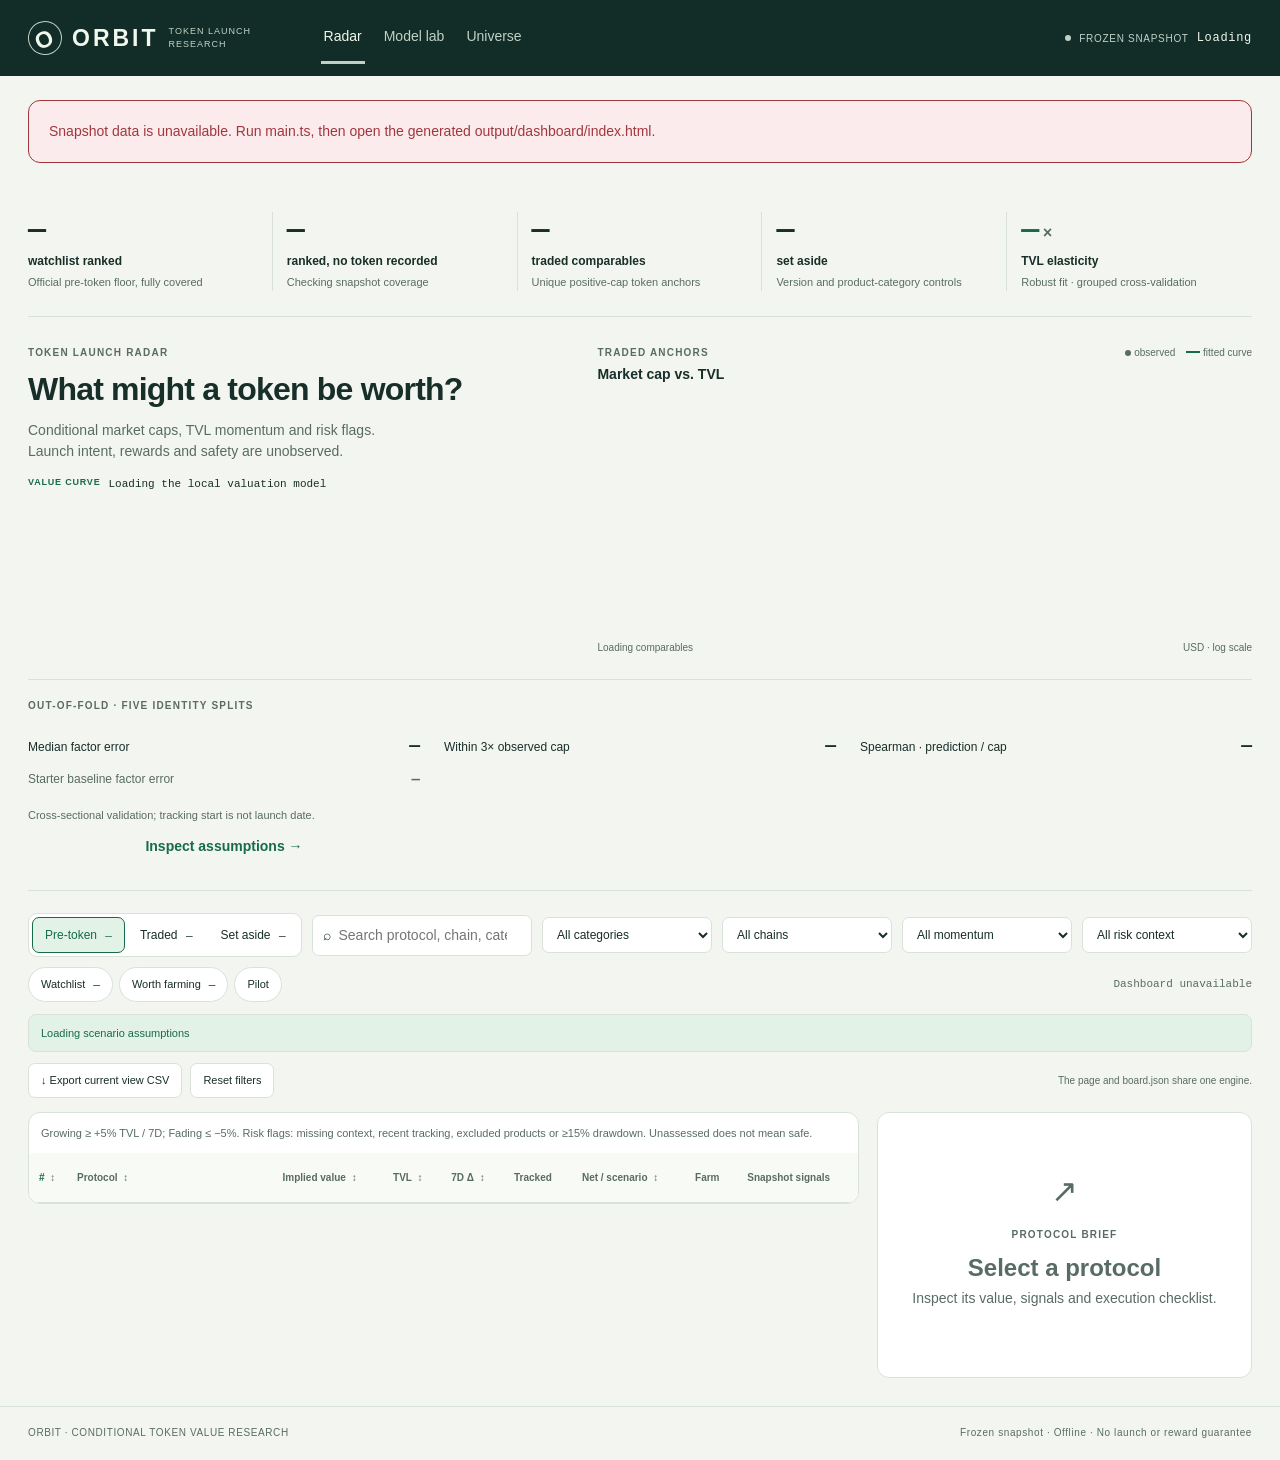
==== commit ef0e37e7: "Expose shared farming execution budgets" ====
--- a/dashboard/index.html
+++ b/dashboard/index.html
@@ -4,7 +4,7 @@
   <meta charset="utf-8">
   <meta name="viewport" content="width=device-width, initial-scale=1">
   <meta name="color-scheme" content="light dark">
-  <meta name="description" content="ORBIT is an offline token launch research radar with transparent conditional valuations and snapshot signals.">
+  <meta name="description" content="Offline token launch radar: fitted valuations, snapshot signals and execution checklists.">
   <title>ORBIT | Token launch radar</title>
   <link rel="stylesheet" href="app.css">
   <link rel="stylesheet" href="focus.css">
@@ -33,7 +33,7 @@
   </header>
 
   <main id="main-content" tabindex="-1">
-    <noscript><p class="app-error">Enable JavaScript to explore the local snapshot. No network connection is required.</p></noscript>
+    <noscript><p class="app-error">Enable JavaScript. The snapshot works offline.</p></noscript>
     <div id="app-error" class="app-error" role="alert" hidden></div>
 
     <section class="metric-strip" aria-label="Snapshot summary">
@@ -68,7 +68,7 @@
       <div class="method-copy">
         <span class="eyebrow">TOKEN LAUNCH RADAR</span>
         <h1 id="radar-title">What might a token be worth?</h1>
-        <p>Compare protocols through a conditional market-cap estimate, snapshot momentum and visible risk flags. Launch intent, rewards and contract safety are unobserved.</p>
+        <p>Conditional market caps, TVL momentum and risk flags. Launch intent, rewards and safety are unobserved.</p>
         <div class="formula-line">
           <span class="label-chip">VALUE CURVE</span>
           <code id="formula">Loading the local valuation model</code>
@@ -80,7 +80,7 @@
           <span class="chart-legend"><i aria-hidden="true"></i>observed <b aria-hidden="true"></b>fitted curve</span>
         </figcaption>
         <canvas id="model-chart" width="760" height="280" role="img" aria-label="Observed market caps versus TVL, fitted curve and cross-fitted residual band, on logarithmic axes" aria-describedby="fit-sample">
-          Market-cap and TVL data are also available in the Universe table. Model coefficients and validation metrics appear in Model lab.
+          Data: Universe. Coefficients and validation: Model lab.
         </canvas>
         <div class="axis-foot"><span id="fit-sample">Loading comparables</span><span>USD · log scale</span></div>
       </figure>
@@ -143,7 +143,7 @@
     <section class="board-layout" id="board-view" aria-label="Token radar and protocol details">
       <div class="table-wrap">
         <table id="protocol-table" aria-describedby="signal-key">
-          <caption id="signal-key">Snapshot signals: Growing ≥ +5% TVL / 7D; Fading ≤ −5%. Risk flags describe missing context, recent tracking, product exclusions or a ≥15% drawdown. Unassessed does not mean safe.</caption>
+          <caption id="signal-key">Growing ≥ +5% TVL / 7D; Fading ≤ −5%. Risk flags: missing context, recent tracking, excluded products or ≥15% drawdown. Unassessed does not mean safe.</caption>
           <thead>
             <tr>
               <th scope="col" class="rank-col" aria-sort="ascending"><button type="button" data-sort="rank"># <span aria-hidden="true">↕</span></button></th>
@@ -163,13 +163,13 @@
         <p class="empty-state" id="empty-state" hidden>No protocols match these filters. Use Reset filters to see this status again.</p>
       </div>
       <aside class="detail-panel" id="detail-panel" aria-label="Protocol details" tabindex="-1">
-        <div class="detail-empty"><span class="detail-icon" aria-hidden="true">↗</span><span class="eyebrow">PROTOCOL BRIEF</span><h2>Select a protocol</h2><p>Inspect its value construction, risk context, scenario economics and interaction plan.</p></div>
+        <div class="detail-empty"><span class="detail-icon" aria-hidden="true">↗</span><span class="eyebrow">PROTOCOL BRIEF</span><h2>Select a protocol</h2><p>Inspect its value, signals and execution checklist.</p></div>
       </aside>
     </section>
 
     <section class="research-view" id="model-view" aria-labelledby="model-title" hidden>
       <div class="section-head">
-        <div><span class="eyebrow">MODEL LAB · ORBIT 1.1</span><h2 id="model-title">A transparent conditional value curve.</h2><p>One robust Huber fit of log market cap against log TVL, trained on unique positive-cap comparables. Growth and tracking age are visible heuristics. The snapshot supplies no measured launch probability.</p></div>
+        <div><span class="eyebrow">MODEL LAB · ORBIT 1.1</span><h2 id="model-title">A transparent conditional value curve.</h2><p>Huber log-cap/TVL fit on unique positive-cap tokens. Growth and age are heuristics; launch odds unobserved.</p></div>
         <div class="model-badge">CONDITIONAL VALUE<br><b>LAUNCH ODDS UNOBSERVED</b></div>
       </div>
       <div class="research-grid">
@@ -179,7 +179,7 @@
           <div class="coefficient-row"><span>TVL elasticity, β</span><b id="fit-beta">—</b></div>
           <div class="coefficient-row"><span>Comparable count</span><b id="fit-n">—</b></div>
           <div class="coefficient-row"><span>Residual band · P10 / P90</span><b id="fit-band">—</b></div>
-          <p class="fine-print">Cross-fitted residual percentiles describe traded-token dispersion. They do not form a confidence interval for an individual future token.</p>
+          <p class="fine-print">Residual bands: traded-token dispersion, not future-token confidence intervals.</p>
         </article>
         <article class="research-block">
           <span class="eyebrow">GROUPED VALIDATION</span><h3>Five deterministic identity folds</h3>
@@ -190,7 +190,7 @@
           </div>
           <div class="coefficient-row"><span>Within 3×</span><b id="lab-within">—</b></div>
           <div class="coefficient-row"><span>Spearman rank</span><b id="lab-rank">—</b></div>
-          <p class="fine-print">Identity grouping prevents the same token entering both sides of a fold. This evaluates a traded-token cross-section rather than a future-launch backtest.</p>
+          <p class="fine-print">One fold per token identity; traded cross-section, not a launch backtest.</p>
         </article>
         <article class="research-block">
           <span class="eyebrow">NEWER TRACKING COHORT</span><h3 id="cohort-title">Loading cohort</h3>
@@ -200,15 +200,15 @@
             <div><b id="cohort-within">—</b><span>within 3×</span></div>
             <div><b id="cohort-rank">—</b><span>rank correlation</span></div>
           </div>
-          <p class="fine-print">Training uses the earlier cohort when it has at least eight comparables; otherwise the full fit is used. Small cohorts produce unstable estimates. Tracking start is not token-launch date.</p>
+          <p class="fine-print">Fit uses ≥8 earlier anchors, else all anchors. Small cohorts are unstable. Tracking start is not launch date.</p>
         </article>
         <article class="research-block wide">
           <span class="eyebrow">READ THE EVIDENCE</span><h3>What these signals describe</h3>
           <div class="limits-grid">
-            <div><b>Observed</b><p>TVL, seven-day TVL change, tracking date, token record, category and chain labels at one frozen date.</p></div>
-            <div><b>Unobserved</b><p>Launch intent, allocation, fees, holders, wallet eligibility, tokenomics, security audits and historical market cap.</p></div>
-            <div><b>Selection effect</b><p>Comparables are surviving traded tokens. Their valuation dispersion cannot establish launch odds for another protocol.</p></div>
-            <div><b>Missing values</b><p>Missing dates display unknown and use 365 days for seasoning. Missing change uses neutral growth and Unknown momentum.</p></div>
+            <div><b>Observed</b><p>Frozen TVL, 7D change, tracking date, token record, category and chains.</p></div>
+            <div><b>Unobserved</b><p>Launch intent, rewards, eligibility, fees, holders, tokenomics, audits and cap history.</p></div>
+            <div><b>Selection effect</b><p>Surviving traded tokens cannot establish another protocol's launch odds.</p></div>
+            <div><b>Missing values</b><p>Unknown dates use 365d seasoning. Missing change uses neutral growth and Unknown momentum.</p></div>
           </div>
         </article>
       </div>
@@ -216,7 +216,7 @@
 
     <section class="research-view" id="universe-view" aria-labelledby="universe-title" hidden>
       <div class="section-head">
-        <div><span class="eyebrow">SNAPSHOT AUDIT</span><h2 id="universe-title">Every protocol has a place.</h2><p>Every snapshot row is retained with its classification reason. The official watchlist is authoritative; other versions, exchanges and excluded product categories are set aside from the pre-token ranking.</p></div>
+        <div><span class="eyebrow">SNAPSHOT AUDIT</span><h2 id="universe-title">Every protocol has a place.</h2><p>Every row retains its reason. Watchlist overrides are explicit; other versions, exchanges and excluded products stay outside rankings.</p></div>
         <div class="model-badge">FROZEN SOURCE<br><b id="universe-source">Loading snapshot</b></div>
       </div>
       <div class="audit-summary" id="audit-summary"></div>
--- a/dashboard/app.css
+++ b/dashboard/app.css
@@ -207,6 +207,9 @@
 .scenario-grid input:invalid { border-color: var(--red); }
 .detail-plan { display: grid; gap: 12px; margin: 0; padding-left: 20px; color: var(--muted); font-size: 12px; }
 .detail-plan li::marker { color: var(--green); font-family: var(--mono); }
+.detail-plan b { color: var(--ink); }
+.detail-plan p { margin: 4px 0; }
+.detail-plan small { display: block; color: var(--green); font-size: 10px; }
 .detail-peers { display: grid; gap: 8px; margin: 0; padding: 0; list-style: none; }
 .detail-peers li { padding: 9px; border-radius: 6px; background: var(--surface-raised); font-size: 11px; }
 .detail-peers b { display: block; }
